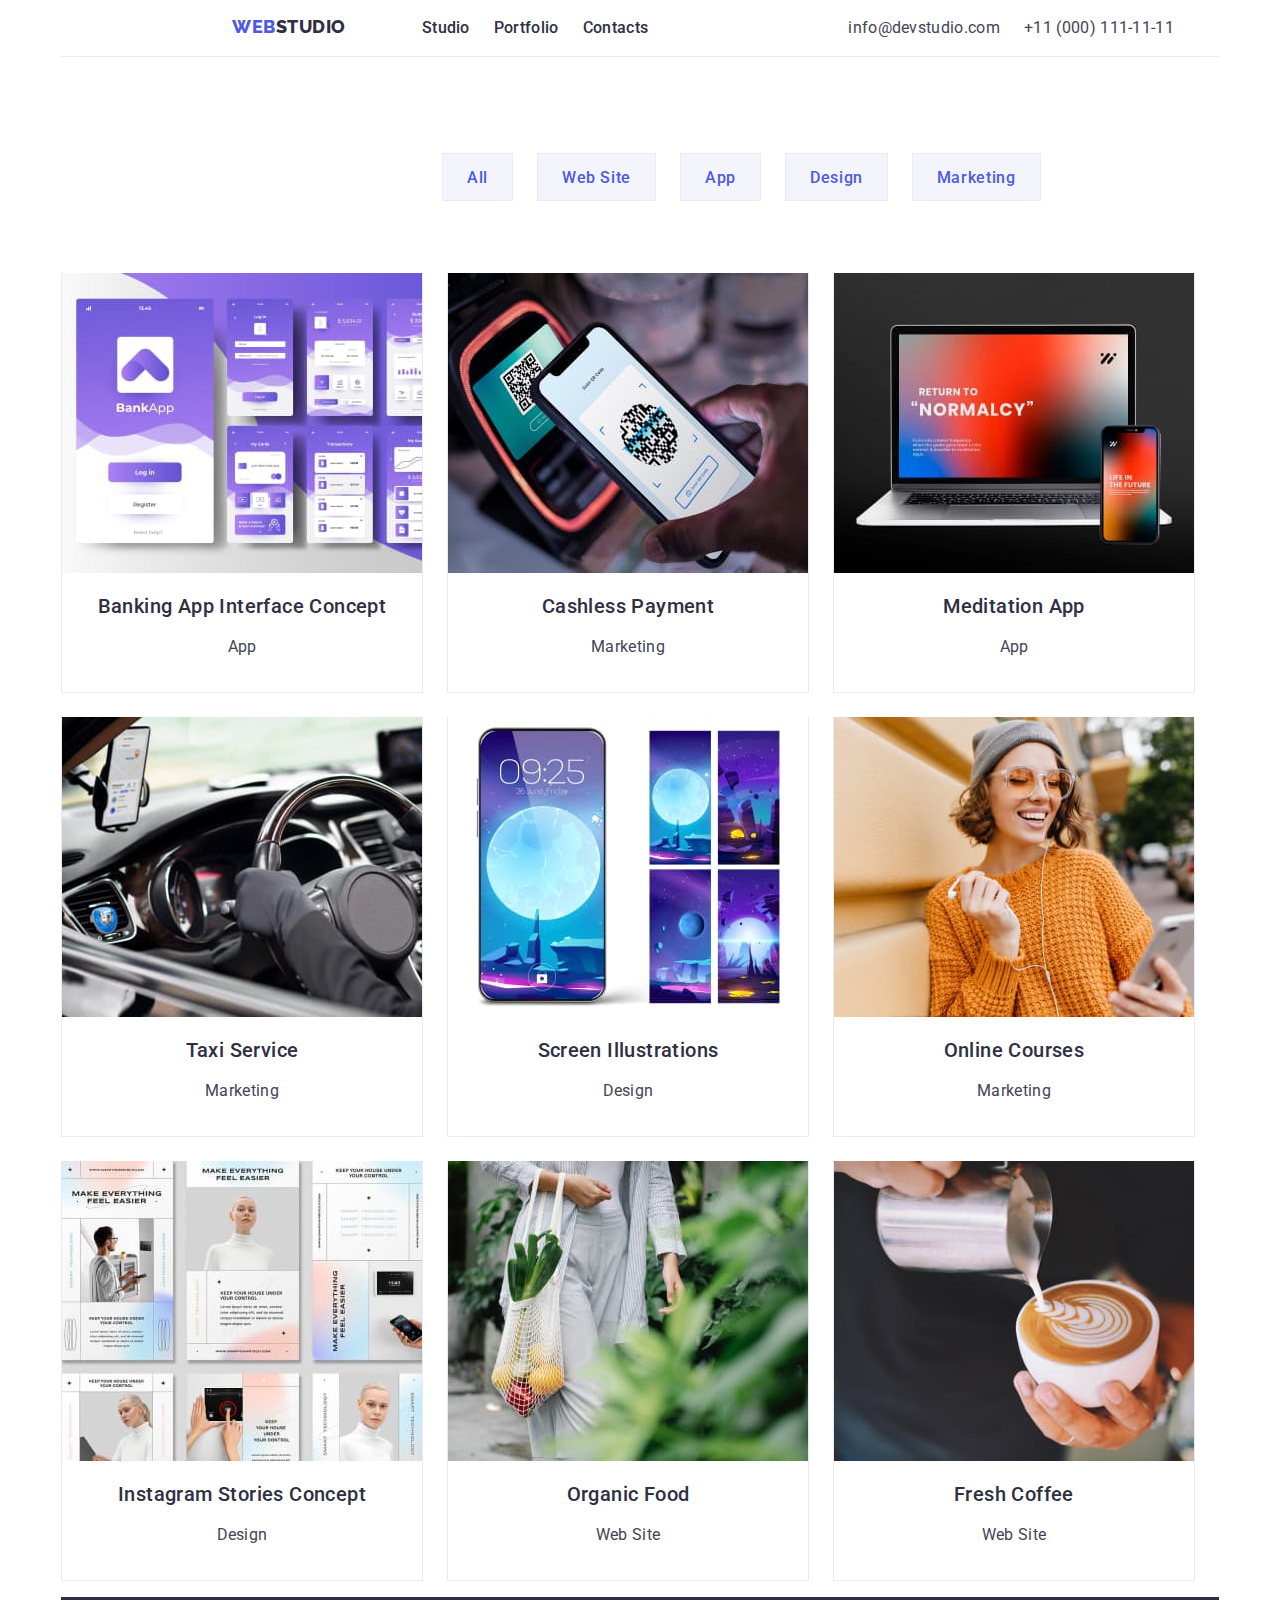
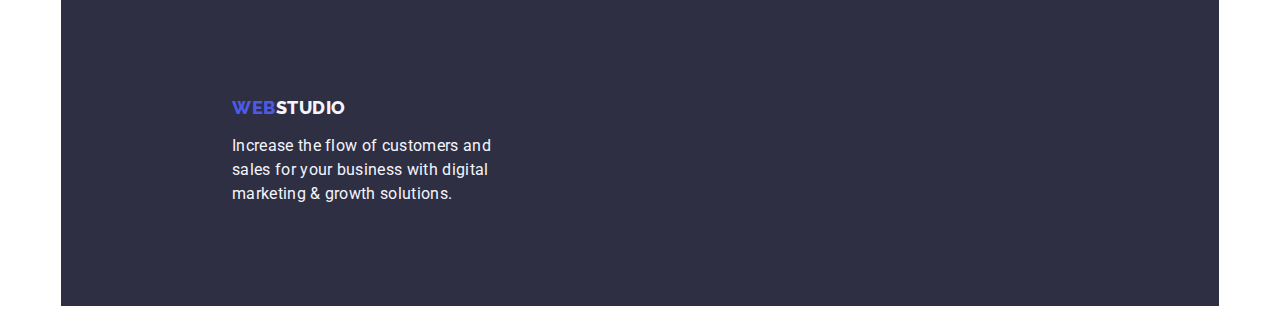
==== portfolio.html @ ac503ded "homework#3" ====
<!DOCTYPE html>
<html lang="en">
  <head>
    <meta charset="UTF-8">
    <meta http-equiv="X-UA-Compatible" content="IE=edge">
    <meta name="viewport" content="width=device-width, initial-scale=1.0">
    <link rel="preconnect" href="https://fonts.googleapis.com">
    <link rel="preconnect" href="https://fonts.gstatic.com" crossorigin>
    <link
      href="https://fonts.googleapis.com/css2?family=Courgette&family=Raleway:wght@800&family=Roboto:wght@400;500;700;900&display=swap"
      rel="stylesheet">
      <link rel="stylesheet" href="https://cdn.jsdelivr.net/npm/modern-normalize@2.0.0/modern-normalize.min.css">
      <link rel="stylesheet" href="./css/styles.css" />
    <title>WebStudio</title>
  </head>
  <body>
    <header>
      <div class="container header">
      <nav class="nav-menu">
      <a href="./index.html" class="logo link">Web<span class="logo-header">Studio</span></a>
          <ul class="list">
          <li>
              <a href="./index.html" class="link-header link">Studio</a>
          </li>
          <li>
              <a href="./portfolio.html" class="link-header link">Portfolio</a>
          </li>
          <li>
              <a href="" class="link-header link">Contacts</a>
          </li>
      </ul>
      </nav>
  <address class="contact">
  <ul class="list">
      <li>
          <a href="mailto:info@devstudio.com" class="link-contact link">info@devstudio.com</a>
      </li>
      <li>
          <a href="tel:+110001111111" class="link-contact link">+11 (000) 111-11-11</a>
      </li>
  </ul>
  </address>
</div>
</header>
    <main>
      <section class="section">
        <div class="container button">
        <h1 class="visually-hidden" hidden>Our projects</h1>
        <ul class="list">
          <li>
            <button type="button" class="portfolio-button" >All</button>
          </li>
          <li>
            <button type="button" class="portfolio-button">Web Site</button>
          </li>
          <li>
            <button type="button" class="portfolio-button">App</button>
          </li>
          <li>
            <button type="button" class="portfolio-button">Design</button>
          </li>
          <li>
            <button type="button" class="portfolio-button">Marketing</button>
          </li>
        </ul>
      </div>
        <div class="container portfolio">
        <ul class="list">
            <li>
              <div class="portfolio-card">
            <a href="" class="link">
              <img src="./images/banking.jpg" alt="banking" width="360" height="300"/>
              <h2 class="portfolio-title">Banking App Interface Concept</h2>
              <p class="portfolio-text">App</p>
            </a>
          </div>
          </li>
          <li>
            <div class="portfolio-card">
            <a href="" class="link">
              <img src="./images/cash.jpg" alt="cash" width="360" height="300"/>
              <h2 class="portfolio-title">Cashless Payment</h2>
              <p class="portfolio-text">Marketing</p>
            </a>
            </div>
          </li>
          <li>
            <div class="portfolio-card">
            <a href="" class="link">
              <img src="./images/app.jpg" alt="app" width="360" height="300" />
              <h2 class="portfolio-title">Meditation App</h2>
              <p class="portfolio-text">App</p>
            </a>
          </div>
          </li>
          <li>
            <div class="portfolio-card">
            <a href="" class="link">
              <img src="./images/taxi.jpg" alt="taxi" width="360" height="300"/>
              <h2 class="portfolio-title">Taxi Service</h2>
              <p class="portfolio-text">Marketing</p>
            </a>
          </div>
          </li>
          <li>
            <div class="portfolio-card">
            <a href="" class="link">
              <img src="./images/screen.jpg" alt="screen" width="360" height="300"/>
              <h2 class="portfolio-title">Screen Illustrations</h2>
              <p class="portfolio-text">Design</p>
            </a>
            </div>
          </li>
          <li>
            <div class="portfolio-card">
            <a href="" class="link">
              <img src="./images/online.jpg" alt="online" width="360" height="300"/>
              <h2 class="portfolio-title">Online Courses</h2>
              <p class="portfolio-text">Marketing</p>
            </a>
          </div>
          </li>
          <li>
            <div class="portfolio-card">
            <a href="" class="link">
              <img src="./images/instagram.jpg" alt="instagram" width="360" height="300"/>
              <h2 class="portfolio-title">Instagram Stories Concept</h2>
              <p class="portfolio-text">Design</p>
            </a>
          </div>
          </li>
          <li>
            <div class="portfolio-card">
            <a href="" class="link">
              <img src="./images/food.jpg" alt="Food" width="360" height="300"/>
              <h2 class="portfolio-title">Organic Food</h2>
              <p class="portfolio-text">Web Site</p>
            </a>
            </div>
          </li>
          <li>
            <div class="portfolio-card">
            <a href="" class="link">
              <img src="./images/coffee.jpg" alt="coffee" width="360" height="300"/>
              <h2 class="portfolio-title">Fresh Coffee</h2>
              <p class="portfolio-text">Web Site</p>
            </a>
          </div>
          </li>
        </ul>
      </div>
      </section>
    </main>
    <footer>
      <div class="container footer"> 
         <a href="./index.html" class="logo link">Web<span class="logo-footer">Studio</span></a>
      <p class="footer-text">Increase the flow of customers and <br /> sales for your business with digital <br /> marketing & growth solutions.</p>
      </div>
  </footer>
  </body>
</html>
---- css/styles.css ----
:root {
--brand-color:#434455;
--fon-text-color:#FFFFFF;
--logo-color:#4D5AE5;
--active-color:#404BBF;
--secondary-color:#2E2F42;
--text-footer-color:#F4F4FD;
--border-portfolio-color:#E7E9FC;

}
body {
    font-family: 'Roboto', sans-serif;
    font-size: 16px;
    font-weight: 400;
    color:var(--brand-color) ;
    background-color: var(--fon-text-color);
  } 
.logo {
    color: var(--logo-color);
    font-family: 'Raleway', sans-serif;
    font-weight: 800;
    font-size: 18px;
    line-height: 1.17;
    text-transform: uppercase;
    letter-spacing: 0.03em;
    text-decoration: none;
    padding-left: 156px;
}
.logo-header {
    color: var(--secondary-color);
    margin-right: 76px;
}

.list {
    list-style: none;
    display: flex;
    flex-wrap: wrap;
    align-items: center;
    gap: 24px;
    padding-left: 0;
    }
.link {
    text-decoration: none;
}
.link-header {
    font-weight: 500;
    font-size: 16px;
    line-height: 1.5;
    letter-spacing: 0.02em;
    color: var(--secondary-color); 
  
}
.link:hover,
.link:focus {
    color: var(--active-color);
}
.contact {  
    font-style: normal;
}
.link-contact {
    font-size: 16px;
    line-height: 1.5;
    letter-spacing: 0.02em;
    color: var(--brand-color);
}
.link-contact:hover,
.link-contact:focus {
    color: var(--active-color); 
}
.hero {
    background-color: var(--secondary-color);
    text-align: center;
    
}
.hero-title {
    font-size: 56px;
    line-height: 1.07;
    color: var(--fon-text-color);
    letter-spacing: 0.02em; 
    padding-top: 188px;
    margin-top: 0; 
}
.hero-button {
    font-family: 'Roboto', sans-serif;
    background: var(--logo-color);
    color: var(--fon-text-color);
    font-weight: 500;
    font-size: 16px;
    line-height: 1.5;
    letter-spacing: 0.04em;
    cursor: pointer;
    width: 169px;
    height: 56px;
    box-shadow: 0px 4px 4px rgba(0, 0, 0, 0.15);
    border-radius: 4px;
    margin-top: 48px;
    margin-right: 495px;
    margin-bottom: 188px;
    margin-left: 495px;
}
.hero-button:hover,
.hero-button:focus {
    background: var(--active-color);
}
.features-title {
    color: var(--secondary-color);
    font-weight: 500;
    font-size: 20px;
    line-height: 1.2;
    letter-spacing: 0.02em;
}
 .features-text {
    font-size: 16px;
    line-height: 1.5;
    letter-spacing: 0.02em;
    
 } 
 .secondary-title {
    color: var(--secondary-color);
    font-size: 36px;
    line-height: 1.11;
    text-align: center;
    letter-spacing: 0.02em;
    text-transform: capitalize;
 }
 .comando {
    background-color: var(--text-footer-color);
    width: 264px;
    padding-top: 188px;
    margin-top: 104px;
}
 .comando-fon-secondary {
   background-color: var(--fon-text-color);
   box-shadow: 0px 1px 6px rgba(46, 47, 66, 0.08), 0px 1px 1px rgba(46, 47, 66, 0.16), 0px 2px 1px rgba(46, 47, 66, 0.08);
   border-radius: 0px 0px 4px 4px;
   margin-bottom: 120px;
   margin-top: 72px;
   
 }
 .comando-title {
    color: var(--secondary-color);
    font-weight: 500;
    font-size: 20px;
    line-height: 1.2;
    text-align: center;
    letter-spacing: 0.02em;
    
 }
 .comando-text {
    font-size: 16px;
    line-height: 1.5;
    text-align: center;
    letter-spacing: 0.02em;
     }
 .footer {
    background: var(--secondary-color);
    padding-top: 100px;
      }
 .footer-text {
    font-size: 16px;
    line-height: 1.5;
    letter-spacing: 0.02em;
    color: var(--text-footer-color);
    margin-top: 16px;
    padding-left: 156px;
    padding-bottom: 100px;
 }
  .logo-footer {
    font-family: 'Raleway', sans-serif;
    color: var(--text-footer-color);

  }
  .portfolio-button {
    font-family: 'Roboto', sans-serif;
    font-weight: 500;
    font-size: 16px;
    line-height: 1.5;
    letter-spacing: 0.04em;
    background: var(--text-footer-color);
    border: 1px solid var(--border-portfolio-color);
    color: var(--logo-color);
    cursor: pointer;
    height: 48px;
    padding-top: 12px;
    padding-right: 24px;
    padding-bottom: 12px;
    padding-left: 24px;
    
  }
  .portfolio-button:hover,
  .portfolio-button:focus {
    background: var(--active-color);
    color: var(--fon-text-color);
  }
    .portfolio-title {
    color: var(--secondary-color);
    font-weight: 500;
    font-size: 20px;
    line-height: 1.2;
    letter-spacing: 0.02em;
  }
  .portfolio-text {
    color: var(--brand-color);
    font-size: 16px;
    line-height: 1.5;
    letter-spacing: 0.02em;
     }
     
.portfolio-card {
    height: 420px;
    background: #FFFFFF;
    border-right: 1px solid #E7E9FC;
    border-bottom: 1px solid #E7E9FC;
    border-left: 1px solid #E7E9FC;
    text-align: center;
    
}
.visually-hidden {
    position: absolute;
    white-space: nowrap;
    width: 1px;
    height: 1px;
    overflow: hidden;
    border: 0;
    padding: 0;
    clip: rect(0 0 0 0);
    clip-path: inset(100%);
    margin: -1px;
  }
.header {
    display: flex;
    border-bottom: 1px solid #E7E9FC;
    align-items: baseline;
    width: 1158px;
}
.container {
    width: 1158px;
    margin-right: auto;
    margin-left: auto; 
    padding-right: 15px;
    padding-left: 15px;   
}
.features-container {
    width: 264px;
    }
.features {
    margin-top: 120px;
    margin-bottom: 120px;
    }
.button {
    margin-top: 96px;
    margin-right: 427px;
    margin-bottom: 72px;
    margin-left: 427px;
    align-items: center;
    }
.nav-menu {
    display: flex;
    align-items: baseline;
    margin-right: 200px;
    } 
    .portfolio {
       padding-left: 0;

    }
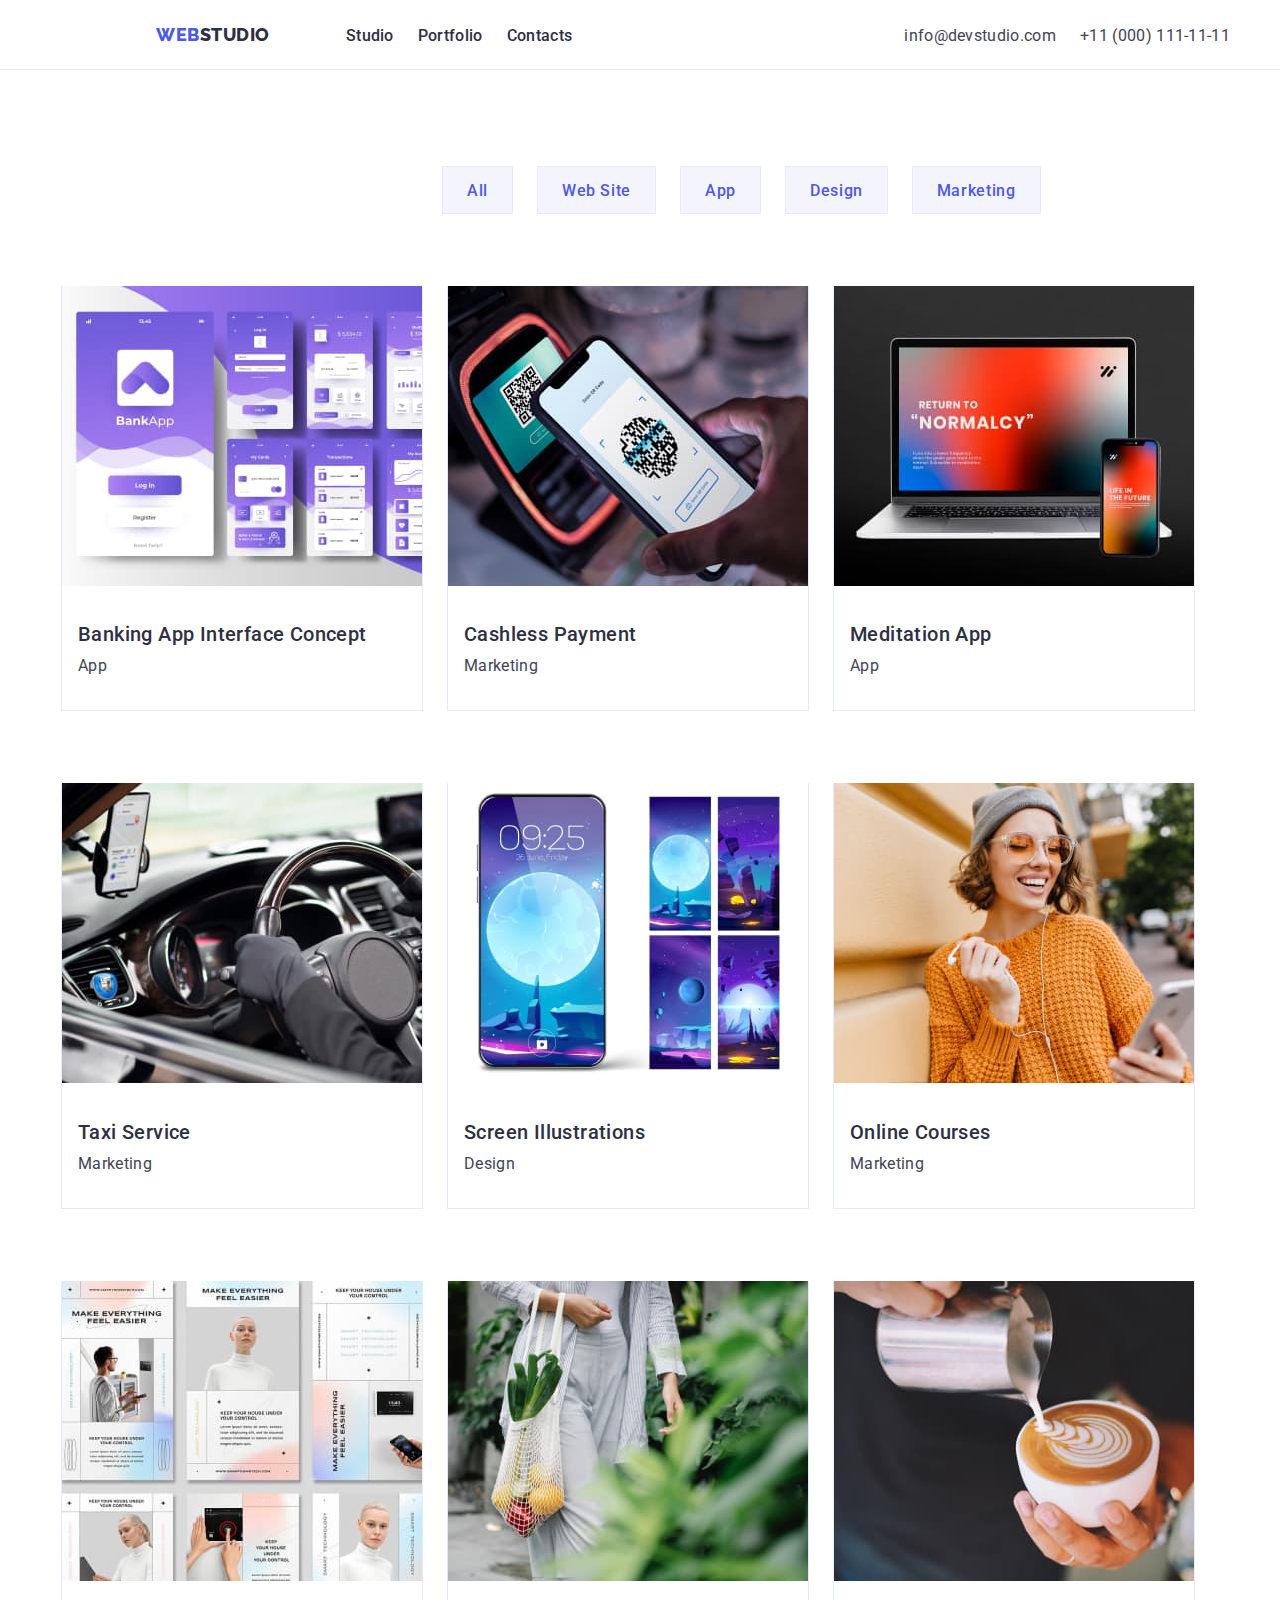
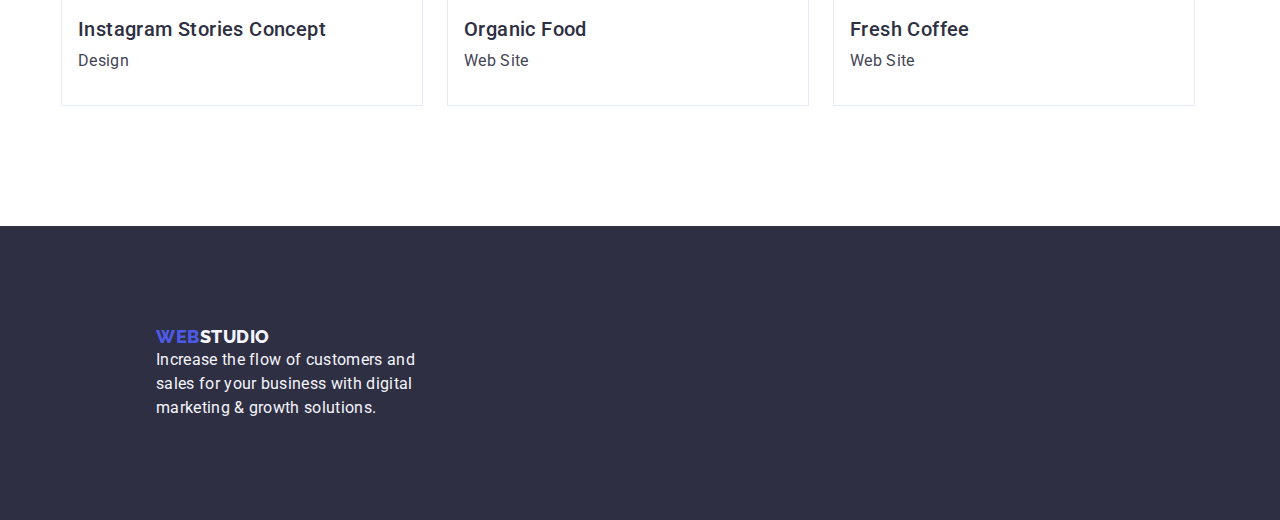
==== commit 9f1b19a7: "homework#3" ====
--- a/portfolio.html
+++ b/portfolio.html
@@ -14,7 +14,7 @@
     <title>WebStudio</title>
   </head>
   <body>
-    <header>
+    <header class="header-section">
       <div class="container header">
       <nav class="nav-menu">
       <a href="./index.html" class="logo link">Web<span class="logo-header">Studio</span></a>
@@ -44,7 +44,7 @@
 </header>
     <main>
       <section class="section">
-        <div class="container button">
+        <div class="container menu-button">
         <h1 class="visually-hidden" hidden>Our projects</h1>
         <ul class="list">
           <li>
@@ -151,7 +151,7 @@
       </div>
       </section>
     </main>
-    <footer>
+    <footer class="footer-section">
       <div class="container footer"> 
          <a href="./index.html" class="logo link">Web<span class="logo-footer">Studio</span></a>
       <p class="footer-text">Increase the flow of customers and <br /> sales for your business with digital <br /> marketing & growth solutions.</p>
--- a/css/styles.css
+++ b/css/styles.css
@@ -6,7 +6,8 @@
 --secondary-color:#2E2F42;
 --text-footer-color:#F4F4FD;
 --border-portfolio-color:#E7E9FC;
-
+--box-shadow-hero-bt-color:0px 4px 4px rgba(0, 0, 0, 0.15);
+--box-shadow-comando-card-color: 0px 1px 6px rgba(46, 47, 66, 0.08), 0px 1px 1px rgba(46, 47, 66, 0.16), 0px 2px 1px rgba(46, 47, 66, 0.08);
 }
 body {
     font-family: 'Roboto', sans-serif;
@@ -15,6 +16,15 @@
     color:var(--brand-color) ;
     background-color: var(--fon-text-color);
   } 
+  h1,h2,h3,p {
+    margin-top: 0;
+	margin-bottom: 0;
+  }
+  ul {
+    margin-top: 0;
+	margin-bottom: 0;
+    padding-left: 0;
+  }
 .logo {
     color: var(--logo-color);
     font-family: 'Raleway', sans-serif;
@@ -24,7 +34,9 @@
     text-transform: uppercase;
     letter-spacing: 0.03em;
     text-decoration: none;
-    padding-left: 156px;
+    padding-top: 24px;
+    padding-bottom: 24px;
+   
 }
 .logo-header {
     color: var(--secondary-color);
@@ -37,7 +49,6 @@
     flex-wrap: wrap;
     align-items: center;
     gap: 24px;
-    padding-left: 0;
     }
 .link {
     text-decoration: none;
@@ -67,10 +78,14 @@
 .link-contact:focus {
     color: var(--active-color); 
 }
-.hero {
+.hero-section {
     background-color: var(--secondary-color);
     text-align: center;
-    
+    width: 1440px;
+    display: flex;
+    align-items: center;
+    margin-left: auto;
+    margin-right: auto;
 }
 .hero-title {
     font-size: 56px;
@@ -78,8 +93,7 @@
     color: var(--fon-text-color);
     letter-spacing: 0.02em; 
     padding-top: 188px;
-    margin-top: 0; 
-}
+   }
 .hero-button {
     font-family: 'Roboto', sans-serif;
     background: var(--logo-color);
@@ -91,7 +105,7 @@
     cursor: pointer;
     width: 169px;
     height: 56px;
-    box-shadow: 0px 4px 4px rgba(0, 0, 0, 0.15);
+    box-shadow: var(--box-shadow-hero-bt-color);
     border-radius: 4px;
     margin-top: 48px;
     margin-right: 495px;
@@ -113,8 +127,7 @@
     font-size: 16px;
     line-height: 1.5;
     letter-spacing: 0.02em;
-    
- } 
+ }
  .secondary-title {
     color: var(--secondary-color);
     font-size: 36px;
@@ -122,20 +135,19 @@
     text-align: center;
     letter-spacing: 0.02em;
     text-transform: capitalize;
- }
+    margin-bottom: 72px;
+    }
  .comando {
     background-color: var(--text-footer-color);
     width: 264px;
-    padding-top: 188px;
-    margin-top: 104px;
+    padding-top: 120px;
+    margin-top: 131px;
 }
  .comando-fon-secondary {
    background-color: var(--fon-text-color);
-   box-shadow: 0px 1px 6px rgba(46, 47, 66, 0.08), 0px 1px 1px rgba(46, 47, 66, 0.16), 0px 2px 1px rgba(46, 47, 66, 0.08);
-   border-radius: 0px 0px 4px 4px;
+   box-shadow: var(--box-shadow-comando-card-color);
+   border-radius: 0px 0px 4px 4px;  
    margin-bottom: 120px;
-   margin-top: 72px;
-   
  }
  .comando-title {
     color: var(--secondary-color);
@@ -144,31 +156,39 @@
     line-height: 1.2;
     text-align: center;
     letter-spacing: 0.02em;
-    
+    padding-top: 32px;
+    margin-bottom: 8px;
  }
  .comando-text {
     font-size: 16px;
     line-height: 1.5;
     text-align: center;
     letter-spacing: 0.02em;
+    padding-bottom: 32px;
      }
  .footer {
-    background: var(--secondary-color);
     padding-top: 100px;
       }
+ .footer-section {
+    background: var(--secondary-color);
+    width: 1440px;
+    display: flex;
+    align-items: center;
+    margin-left: auto;
+    margin-right: auto;
+     }
  .footer-text {
     font-size: 16px;
     line-height: 1.5;
     letter-spacing: 0.02em;
     color: var(--text-footer-color);
-    margin-top: 16px;
-    padding-left: 156px;
+    width: 264px;
     padding-bottom: 100px;
  }
   .logo-footer {
     font-family: 'Raleway', sans-serif;
     color: var(--text-footer-color);
-
+    padding-top: 100px ;
   }
   .portfolio-button {
     font-family: 'Roboto', sans-serif;
@@ -185,6 +205,7 @@
     padding-right: 24px;
     padding-bottom: 12px;
     padding-left: 24px;
+    align-items: center;
     
   }
   .portfolio-button:hover,
@@ -198,22 +219,25 @@
     font-size: 20px;
     line-height: 1.2;
     letter-spacing: 0.02em;
+    margin-top: 32px;
+    margin-bottom: 8px;
+    padding-left:16px;
   }
   .portfolio-text {
     color: var(--brand-color);
     font-size: 16px;
     line-height: 1.5;
     letter-spacing: 0.02em;
+    padding-left:16px;
+    margin-bottom: 32px;
      }
      
 .portfolio-card {
-    height: 420px;
-    background: #FFFFFF;
-    border-right: 1px solid #E7E9FC;
-    border-bottom: 1px solid #E7E9FC;
-    border-left: 1px solid #E7E9FC;
-    text-align: center;
-    
+    background: var(--fon-text-color);
+    border-right: 1px solid var(--border-portfolio-color);
+    border-bottom: 1px solid var(--border-portfolio-color);
+    border-left: 1px solid var(--border-portfolio-color);
+    margin-bottom: 48px;
 }
 .visually-hidden {
     position: absolute;
@@ -227,11 +251,17 @@
     clip-path: inset(100%);
     margin: -1px;
   }
+.header-section {
+    width: 1440px;
+    display: flex;
+    margin-left: auto;
+    margin-right: auto;
+    border-bottom: 1px solid var(--border-portfolio-color);  
+}
 .header {
     display: flex;
-    border-bottom: 1px solid #E7E9FC;
-    align-items: baseline;
-    width: 1158px;
+    align-items: baseline; 
+    width: 1158px;  
 }
 .container {
     width: 1158px;
@@ -247,21 +277,21 @@
     margin-top: 120px;
     margin-bottom: 120px;
     }
-.button {
+.menu-button {
     margin-top: 96px;
+    margin-bottom: 72px;
+    align-items: center;
+    margin-left: 427px;
     margin-right: 427px;
-    margin-bottom: 72px;
-    margin-left: 427px;
-    align-items: center;
-    }
+           }
 .nav-menu {
     display: flex;
     align-items: baseline;
-    margin-right: 200px;
+    margin-right: 332px;
     } 
     .portfolio {
-       padding-left: 0;
-
+    padding-left: 0;
+    margin-bottom: 72px;
     }
 
     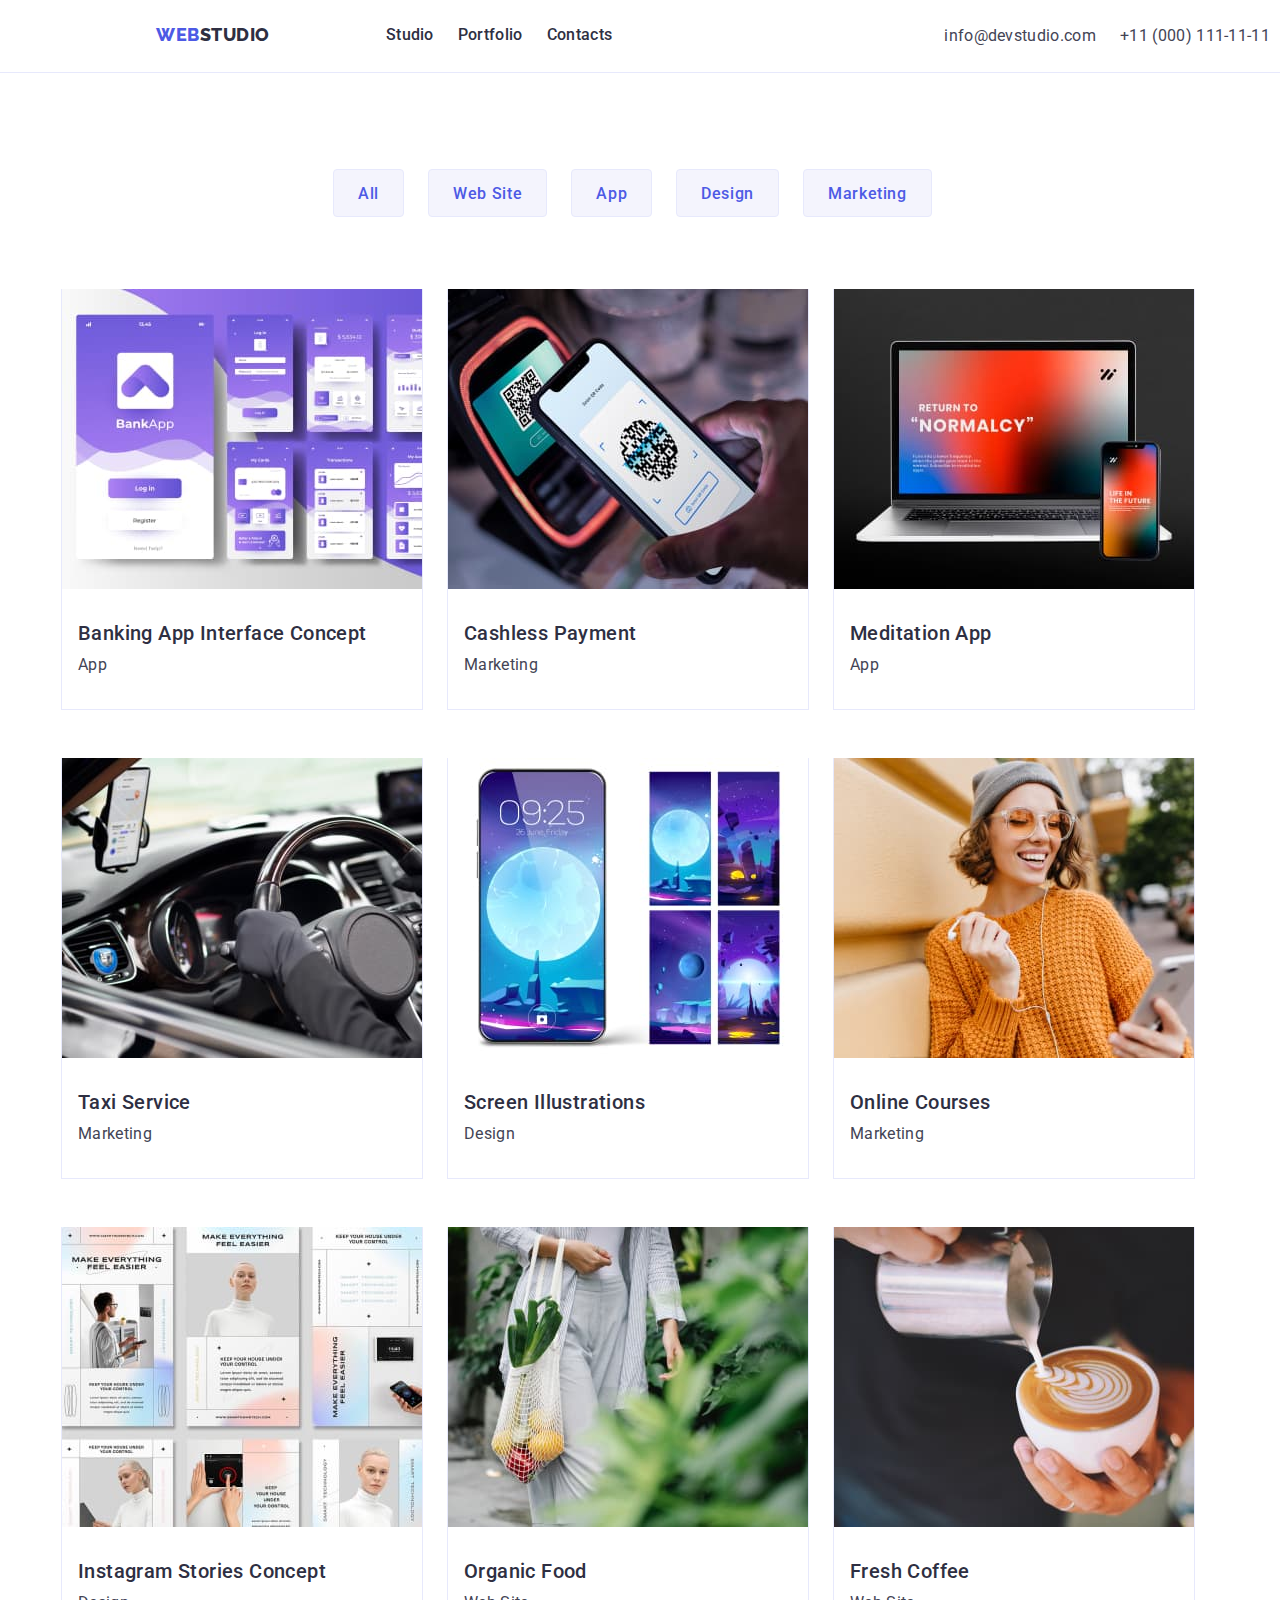
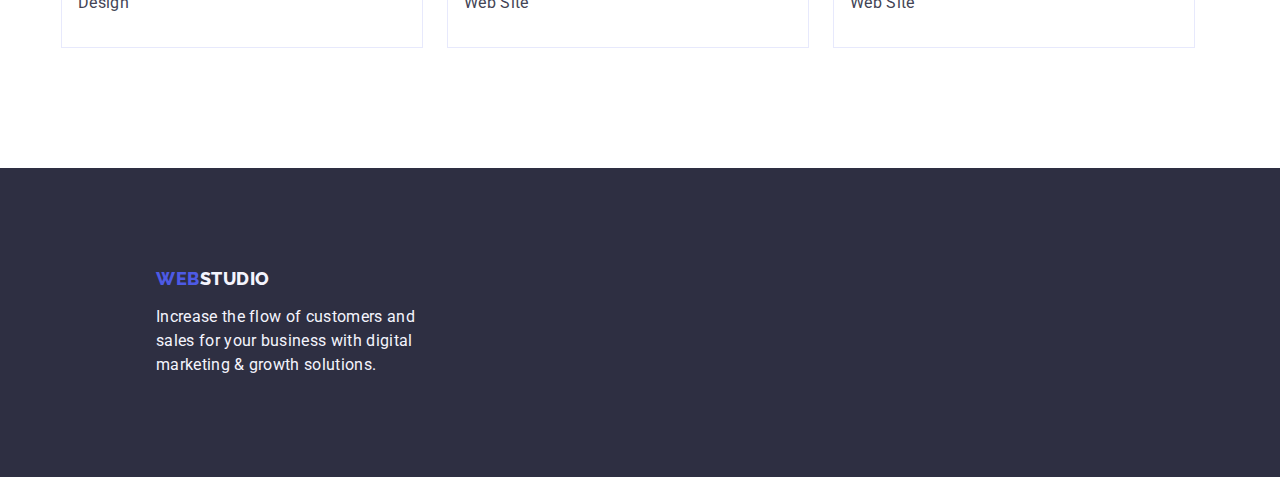
==== commit dd9dbae3: "homework#3" ====
--- a/portfolio.html
+++ b/portfolio.html
@@ -4,15 +4,15 @@
     <meta charset="UTF-8">
     <meta http-equiv="X-UA-Compatible" content="IE=edge">
     <meta name="viewport" content="width=device-width, initial-scale=1.0">
+    <link rel="stylesheet" href="https://cdn.jsdelivr.net/npm/modern-normalize@2.0.0/modern-normalize.min.css">
     <link rel="preconnect" href="https://fonts.googleapis.com">
     <link rel="preconnect" href="https://fonts.gstatic.com" crossorigin>
     <link
       href="https://fonts.googleapis.com/css2?family=Courgette&family=Raleway:wght@800&family=Roboto:wght@400;500;700;900&display=swap"
       rel="stylesheet">
-      <link rel="stylesheet" href="https://cdn.jsdelivr.net/npm/modern-normalize@2.0.0/modern-normalize.min.css">
-      <link rel="stylesheet" href="./css/styles.css" />
+    <link rel="stylesheet" href="./css/styles.css" />
     <title>WebStudio</title>
-  </head>
+</head>
   <body>
     <header class="header-section">
       <div class="container header">
@@ -44,9 +44,9 @@
 </header>
     <main>
       <section class="section">
-        <div class="container menu-button">
+        <div class="container portfolio">
         <h1 class="visually-hidden" hidden>Our projects</h1>
-        <ul class="list">
+        <ul class="list portfolio-menu">
           <li>
             <button type="button" class="portfolio-button" >All</button>
           </li>
@@ -63,9 +63,7 @@
             <button type="button" class="portfolio-button">Marketing</button>
           </li>
         </ul>
-      </div>
-        <div class="container portfolio">
-        <ul class="list">
+        <ul class="list portfolio-project">
             <li>
               <div class="portfolio-card">
             <a href="" class="link">
--- a/css/styles.css
+++ b/css/styles.css
@@ -24,6 +24,9 @@
     margin-top: 0;
 	margin-bottom: 0;
     padding-left: 0;
+  }
+  img {
+    display: block;
   }
 .logo {
     color: var(--logo-color);
@@ -36,7 +39,6 @@
     text-decoration: none;
     padding-top: 24px;
     padding-bottom: 24px;
-   
 }
 .logo-header {
     color: var(--secondary-color);
@@ -67,6 +69,9 @@
 }
 .contact {  
     font-style: normal;
+    padding-top: 24px;
+    padding-bottom: 24px;
+    gap: 40px;
 }
 .link-contact {
     font-size: 16px;
@@ -86,13 +91,14 @@
     align-items: center;
     margin-left: auto;
     margin-right: auto;
+    padding-top: 188px;
 }
 .hero-title {
     font-size: 56px;
     line-height: 1.07;
     color: var(--fon-text-color);
-    letter-spacing: 0.02em; 
-    padding-top: 188px;
+    letter-spacing: 0.02em;
+    /* max-width: 496px; */
    }
 .hero-button {
     font-family: 'Roboto', sans-serif;
@@ -103,7 +109,7 @@
     line-height: 1.5;
     letter-spacing: 0.04em;
     cursor: pointer;
-    width: 169px;
+    min-width: 169px;
     height: 56px;
     box-shadow: var(--box-shadow-hero-bt-color);
     border-radius: 4px;
@@ -111,6 +117,8 @@
     margin-right: 495px;
     margin-bottom: 188px;
     margin-left: 495px;
+    display: block;
+    border: none; 
 }
 .hero-button:hover,
 .hero-button:focus {
@@ -122,6 +130,7 @@
     font-size: 20px;
     line-height: 1.2;
     letter-spacing: 0.02em;
+    margin-bottom: 8px;
 }
  .features-text {
     font-size: 16px;
@@ -137,17 +146,24 @@
     text-transform: capitalize;
     margin-bottom: 72px;
     }
+ .project {
+    padding-bottom: 120px;
+ }   
  .comando {
     background-color: var(--text-footer-color);
-    width: 264px;
     padding-top: 120px;
-    margin-top: 131px;
-}
+    padding-bottom: 120px;
+}
+ .comando-container {
+    padding-top: 32px;
+    padding-bottom: 32px; 
+    padding-left: 16px; 
+    padding-right: 16px
+ }
  .comando-fon-secondary {
    background-color: var(--fon-text-color);
    box-shadow: var(--box-shadow-comando-card-color);
    border-radius: 0px 0px 4px 4px;  
-   margin-bottom: 120px;
  }
  .comando-title {
     color: var(--secondary-color);
@@ -168,6 +184,7 @@
      }
  .footer {
     padding-top: 100px;
+    padding-bottom: 100px;
       }
  .footer-section {
     background: var(--secondary-color);
@@ -177,20 +194,20 @@
     margin-left: auto;
     margin-right: auto;
      }
- .footer-text {
+.footer-text {
     font-size: 16px;
     line-height: 1.5;
     letter-spacing: 0.02em;
     color: var(--text-footer-color);
     width: 264px;
-    padding-bottom: 100px;
- }
-  .logo-footer {
+    margin-top: 16px;
+     }
+.logo-footer {
     font-family: 'Raleway', sans-serif;
     color: var(--text-footer-color);
     padding-top: 100px ;
-  }
-  .portfolio-button {
+     }
+.portfolio-button {
     font-family: 'Roboto', sans-serif;
     font-weight: 500;
     font-size: 16px;
@@ -200,20 +217,21 @@
     border: 1px solid var(--border-portfolio-color);
     color: var(--logo-color);
     cursor: pointer;
+    border-radius: 4px;
     height: 48px;
     padding-top: 12px;
     padding-right: 24px;
     padding-bottom: 12px;
     padding-left: 24px;
-    align-items: center;
-    
+    align-items: center; 
   }
   .portfolio-button:hover,
   .portfolio-button:focus {
     background: var(--active-color);
     color: var(--fon-text-color);
-  }
-    .portfolio-title {
+    border: 1px solid transparent;
+  }
+.portfolio-title {
     color: var(--secondary-color);
     font-weight: 500;
     font-size: 20px;
@@ -234,10 +252,15 @@
      
 .portfolio-card {
     background: var(--fon-text-color);
-    border-right: 1px solid var(--border-portfolio-color);
-    border-bottom: 1px solid var(--border-portfolio-color);
-    border-left: 1px solid var(--border-portfolio-color);
-    margin-bottom: 48px;
+    border: 1px solid var(--border-portfolio-color);
+    border-top: none;
+    
+}
+.portfolio-project {
+    display: flex;
+    flex-wrap: wrap;
+    column-gap: 24px;
+    row-gap: 48px;
 }
 .visually-hidden {
     position: absolute;
@@ -270,28 +293,30 @@
     padding-right: 15px;
     padding-left: 15px;   
 }
-.features-container {
+.features-menu {
     width: 264px;
+
     }
 .features {
-    margin-top: 120px;
-    margin-bottom: 120px;
-    }
-.menu-button {
-    margin-top: 96px;
-    margin-bottom: 72px;
-    align-items: center;
-    margin-left: 427px;
-    margin-right: 427px;
-           }
+    padding-top: 120px;
+    padding-bottom: 120px;
+    }
 .nav-menu {
     display: flex;
     align-items: baseline;
     margin-right: 332px;
+    align-items: center;
+    gap: 40px;
     } 
-    .portfolio {
+.portfolio {
+    padding-top: 96px;
+    padding-bottom: 120px;
     padding-left: 0;
-    margin-bottom: 72px;
+    justify-content: center;
+    }
+.portfolio-menu {
+    justify-content: center;
+    margin-bottom: 72px; 
     }
 
     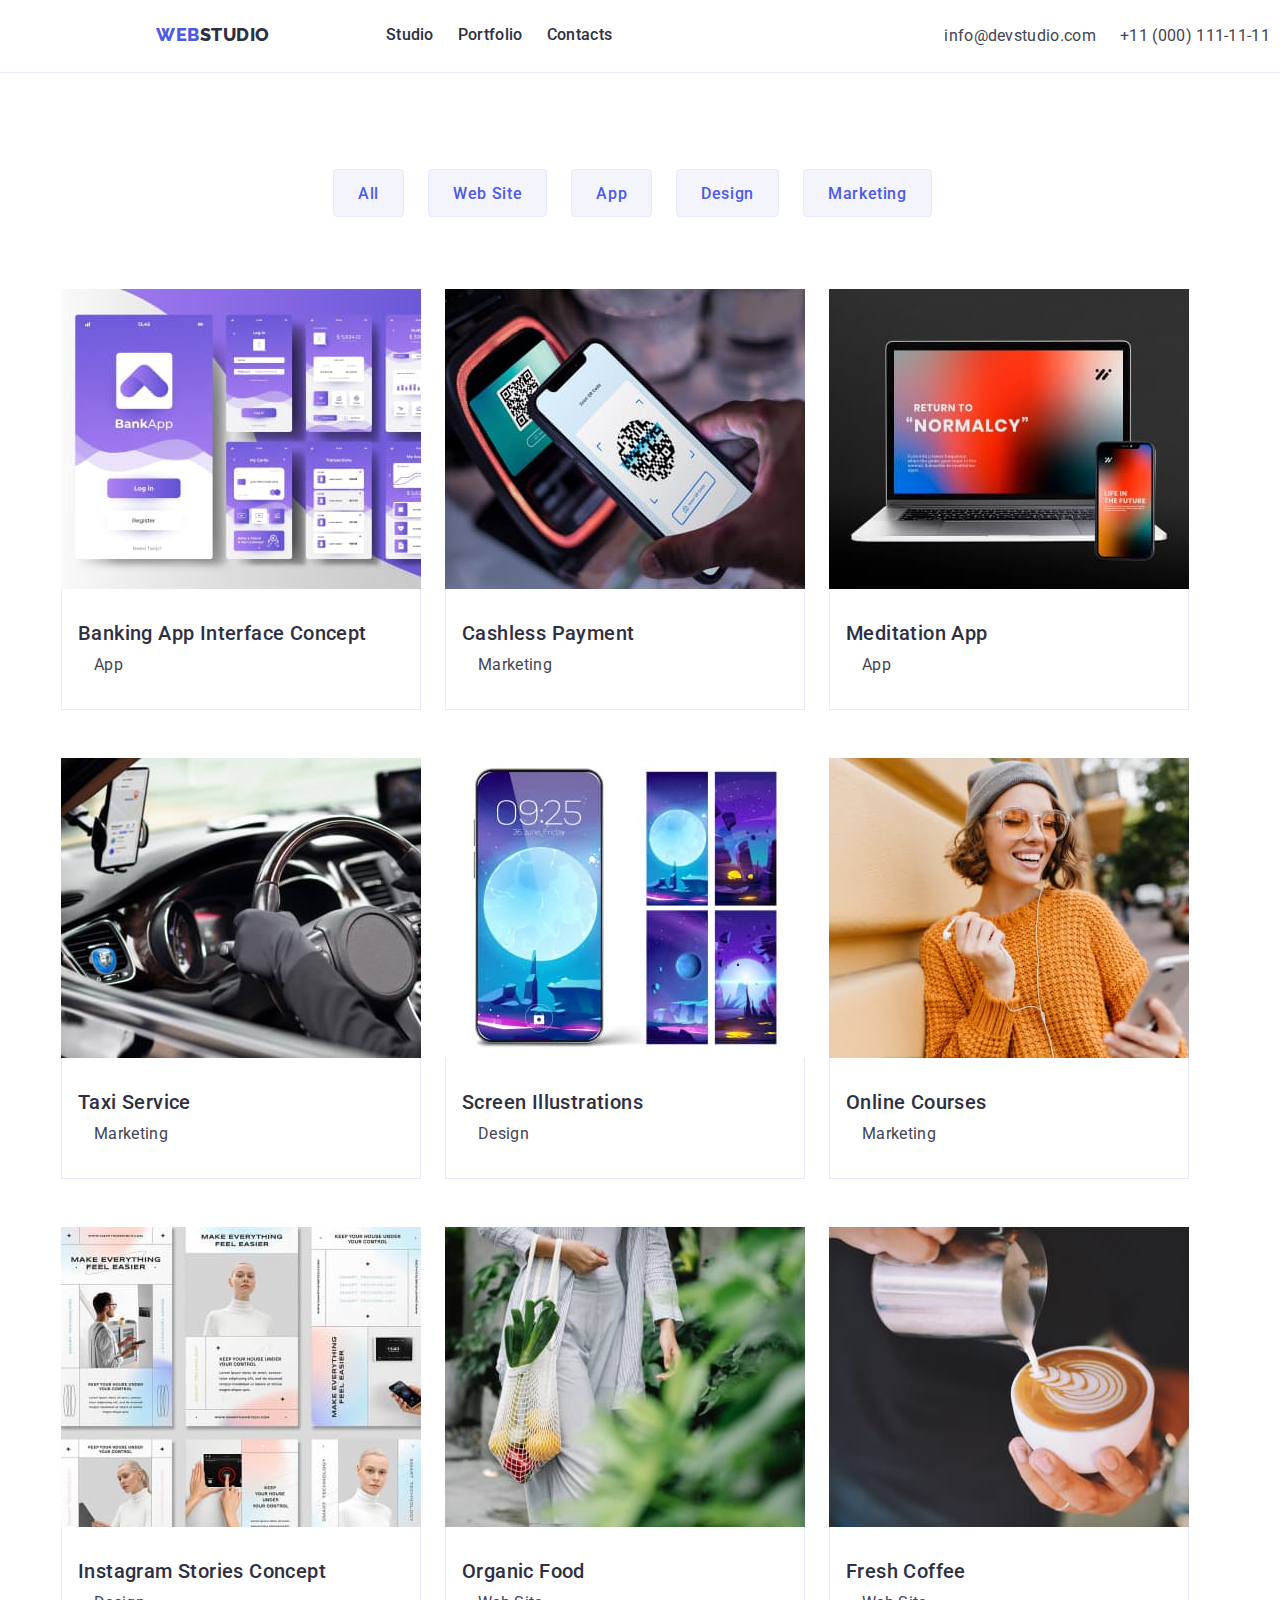
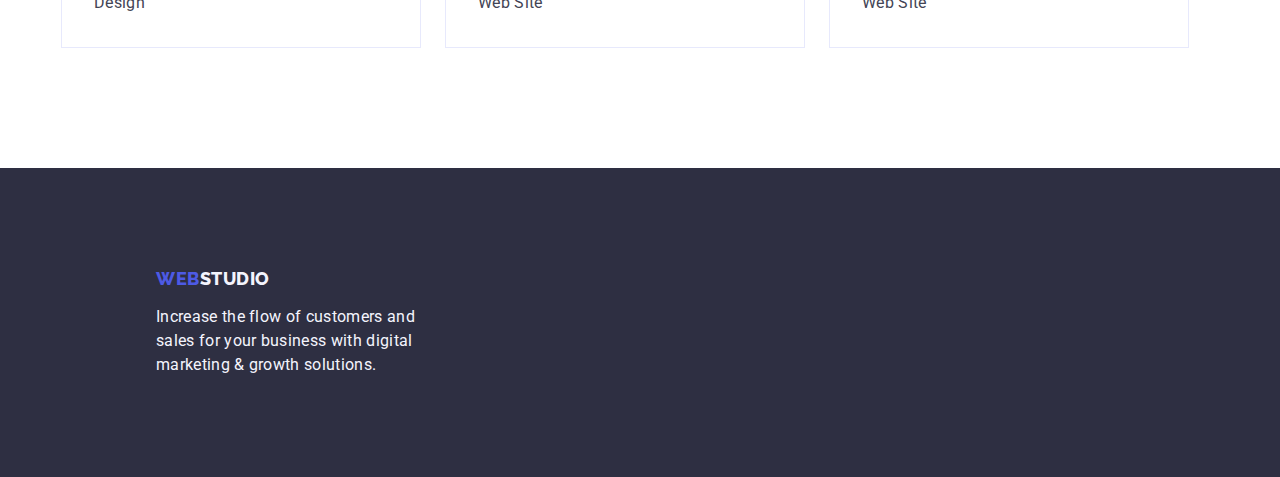
==== commit 98f2f2e6: "homework#3" ====
--- a/portfolio.html
+++ b/portfolio.html
@@ -65,81 +65,81 @@
         </ul>
         <ul class="list portfolio-project">
             <li>
-              <div class="portfolio-card">
             <a href="" class="link">
               <img src="./images/banking.jpg" alt="banking" width="360" height="300"/>
+          <div class="portfolio-card">
               <h2 class="portfolio-title">Banking App Interface Concept</h2>
               <p class="portfolio-text">App</p>
             </a>
           </div>
           </li>
           <li>
-            <div class="portfolio-card">
             <a href="" class="link">
               <img src="./images/cash.jpg" alt="cash" width="360" height="300"/>
+            <div class="portfolio-card">  
               <h2 class="portfolio-title">Cashless Payment</h2>
               <p class="portfolio-text">Marketing</p>
             </a>
             </div>
           </li>
           <li>
-            <div class="portfolio-card">
             <a href="" class="link">
               <img src="./images/app.jpg" alt="app" width="360" height="300" />
+              <div class="portfolio-card">
               <h2 class="portfolio-title">Meditation App</h2>
               <p class="portfolio-text">App</p>
             </a>
           </div>
           </li>
           <li>
-            <div class="portfolio-card">
-            <a href="" class="link">
+              <a href="" class="link">
               <img src="./images/taxi.jpg" alt="taxi" width="360" height="300"/>
+              <div class="portfolio-card">
               <h2 class="portfolio-title">Taxi Service</h2>
               <p class="portfolio-text">Marketing</p>
             </a>
           </div>
           </li>
           <li>
-            <div class="portfolio-card">
             <a href="" class="link">
               <img src="./images/screen.jpg" alt="screen" width="360" height="300"/>
+              <div class="portfolio-card">
               <h2 class="portfolio-title">Screen Illustrations</h2>
               <p class="portfolio-text">Design</p>
             </a>
             </div>
           </li>
           <li>
-            <div class="portfolio-card">
             <a href="" class="link">
               <img src="./images/online.jpg" alt="online" width="360" height="300"/>
+              <div class="portfolio-card">
               <h2 class="portfolio-title">Online Courses</h2>
               <p class="portfolio-text">Marketing</p>
             </a>
           </div>
           </li>
           <li>
-            <div class="portfolio-card">
             <a href="" class="link">
               <img src="./images/instagram.jpg" alt="instagram" width="360" height="300"/>
+              <div class="portfolio-card">
               <h2 class="portfolio-title">Instagram Stories Concept</h2>
               <p class="portfolio-text">Design</p>
             </a>
           </div>
           </li>
           <li>
-            <div class="portfolio-card">
             <a href="" class="link">
               <img src="./images/food.jpg" alt="Food" width="360" height="300"/>
+              <div class="portfolio-card">
               <h2 class="portfolio-title">Organic Food</h2>
               <p class="portfolio-text">Web Site</p>
             </a>
             </div>
           </li>
           <li>
-            <div class="portfolio-card">
             <a href="" class="link">
               <img src="./images/coffee.jpg" alt="coffee" width="360" height="300"/>
+              <div class="portfolio-card">
               <h2 class="portfolio-title">Fresh Coffee</h2>
               <p class="portfolio-text">Web Site</p>
             </a>
--- a/css/styles.css
+++ b/css/styles.css
@@ -41,10 +41,11 @@
     padding-bottom: 24px;
 }
 .logo-header {
-    color: var(--secondary-color);
+    color: var(--secondary-color);    
+}
+.logo.link {
     margin-right: 76px;
 }
-
 .list {
     list-style: none;
     display: flex;
@@ -61,7 +62,9 @@
     line-height: 1.5;
     letter-spacing: 0.02em;
     color: var(--secondary-color); 
-  
+    gap:40px;
+    padding-top: 24px;
+    padding-bottom: 24px;
 }
 .link:hover,
 .link:focus {
@@ -88,18 +91,18 @@
     text-align: center;
     width: 1440px;
     display: flex;
-    align-items: center;
     margin-left: auto;
     margin-right: auto;
     padding-top: 188px;
+    padding-bottom: 188px;
 }
 .hero-title {
     font-size: 56px;
     line-height: 1.07;
     color: var(--fon-text-color);
     letter-spacing: 0.02em;
-    /* max-width: 496px; */
-   }
+    /* max-width: 496px;  */
+      }
 .hero-button {
     font-family: 'Roboto', sans-serif;
     background: var(--logo-color);
@@ -115,7 +118,6 @@
     border-radius: 4px;
     margin-top: 48px;
     margin-right: 495px;
-    margin-bottom: 188px;
     margin-left: 495px;
     display: block;
     border: none; 
@@ -151,6 +153,10 @@
  }   
  .comando {
     background-color: var(--text-footer-color);
+    width: 1440px;
+    display: flex;
+    margin-left: auto;
+    margin-right: auto;
     padding-top: 120px;
     padding-bottom: 120px;
 }
@@ -182,10 +188,6 @@
     letter-spacing: 0.02em;
     padding-bottom: 32px;
      }
- .footer {
-    padding-top: 100px;
-    padding-bottom: 100px;
-      }
  .footer-section {
     background: var(--secondary-color);
     width: 1440px;
@@ -193,6 +195,8 @@
     align-items: center;
     margin-left: auto;
     margin-right: auto;
+    padding-top: 100px;
+    padding-bottom: 100px;
      }
 .footer-text {
     font-size: 16px;
@@ -200,12 +204,12 @@
     letter-spacing: 0.02em;
     color: var(--text-footer-color);
     width: 264px;
-    margin-top: 16px;
-     }
+        }
 .logo-footer {
     font-family: 'Raleway', sans-serif;
     color: var(--text-footer-color);
-    padding-top: 100px ;
+    display: inline-block;
+    margin-bottom: 16px;
      }
 .portfolio-button {
     font-family: 'Roboto', sans-serif;
@@ -237,10 +241,8 @@
     font-size: 20px;
     line-height: 1.2;
     letter-spacing: 0.02em;
-    margin-top: 32px;
     margin-bottom: 8px;
-    padding-left:16px;
-  }
+}
   .portfolio-text {
     color: var(--brand-color);
     font-size: 16px;
@@ -254,6 +256,8 @@
     background: var(--fon-text-color);
     border: 1px solid var(--border-portfolio-color);
     border-top: none;
+    padding-top: 32px;
+    padding-left: 16px;
     
 }
 .portfolio-project {
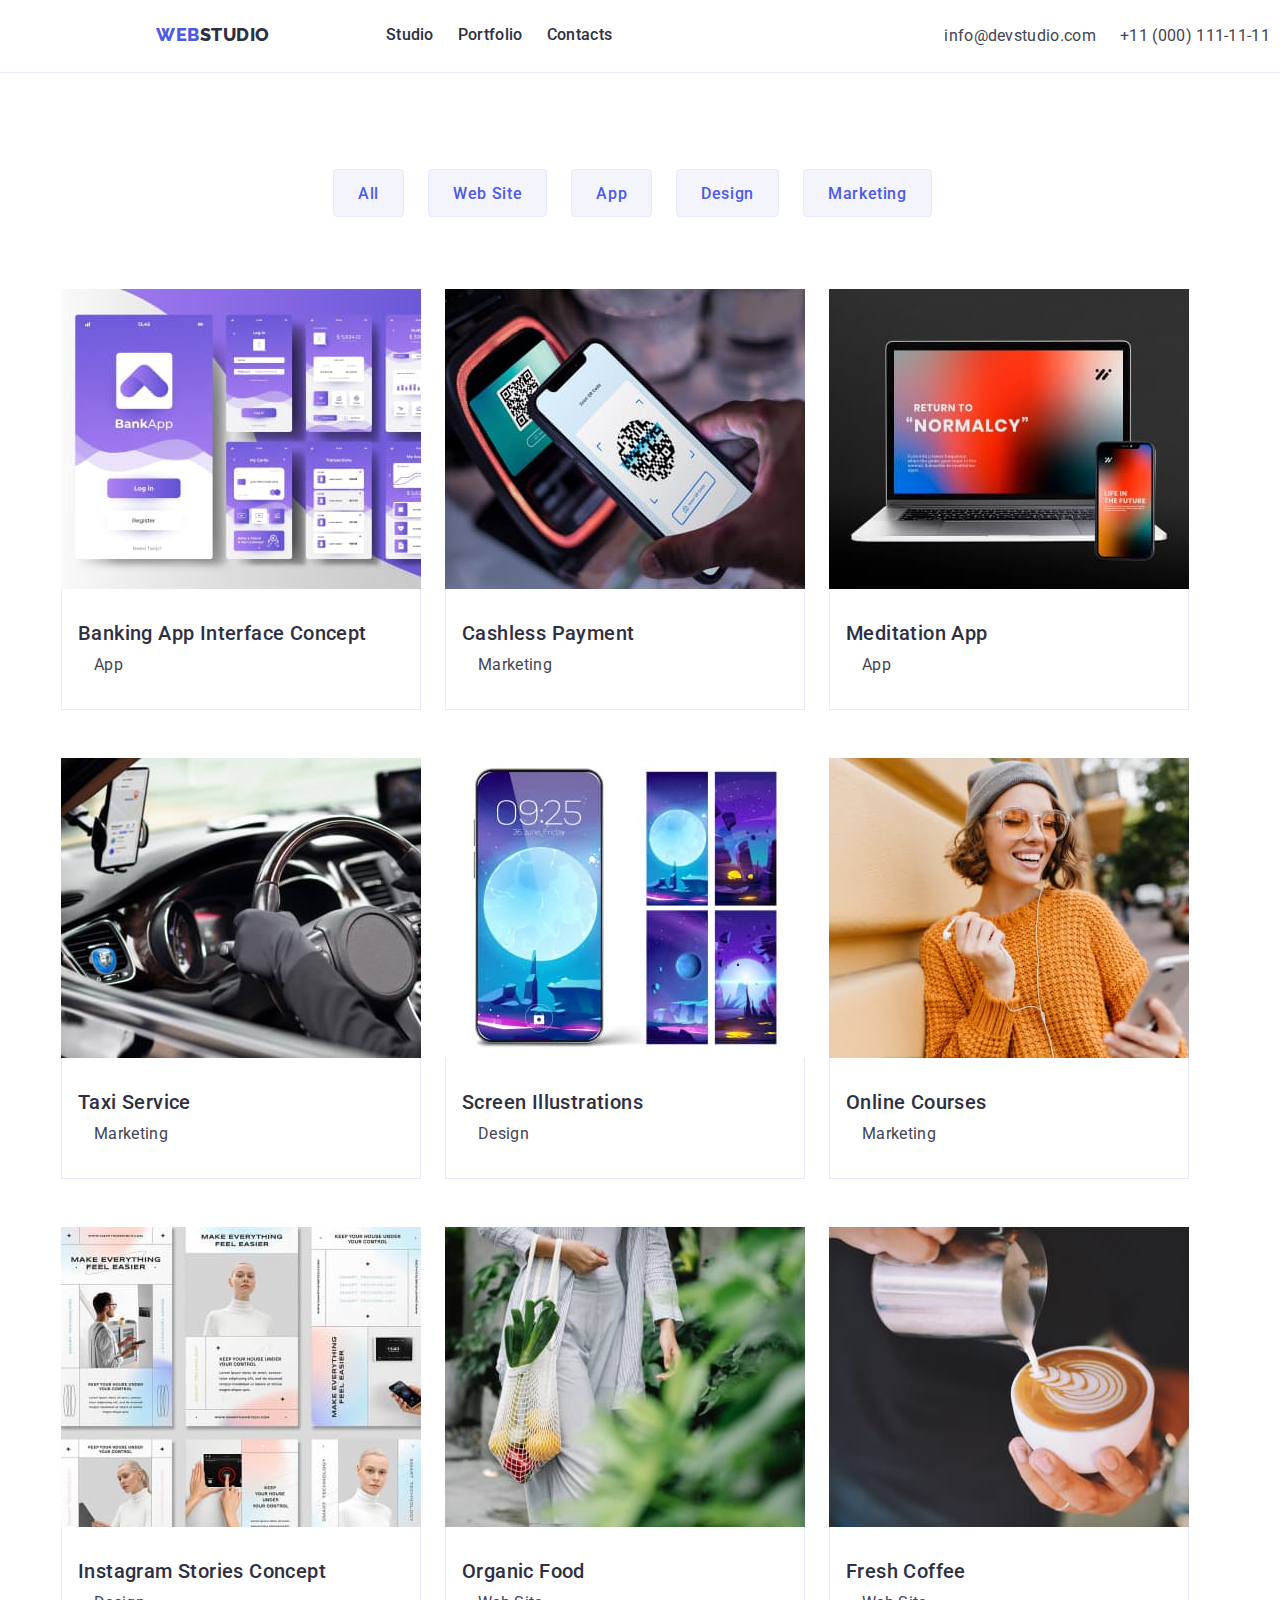
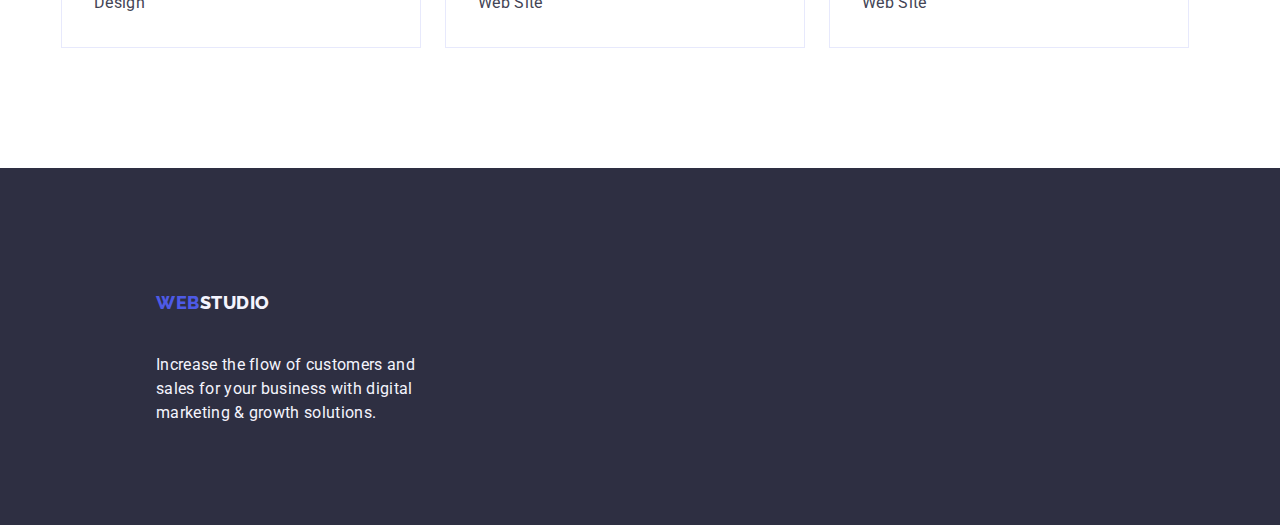
==== commit 2974bd67: "homework#3" ====
--- a/portfolio.html
+++ b/portfolio.html
@@ -70,8 +70,9 @@
           <div class="portfolio-card">
               <h2 class="portfolio-title">Banking App Interface Concept</h2>
               <p class="portfolio-text">App</p>
-            </a>
+            
           </div>
+        </a>
           </li>
           <li>
             <a href="" class="link">
@@ -79,8 +80,9 @@
             <div class="portfolio-card">  
               <h2 class="portfolio-title">Cashless Payment</h2>
               <p class="portfolio-text">Marketing</p>
+            
+            </div>
             </a>
-            </div>
           </li>
           <li>
             <a href="" class="link">
@@ -88,8 +90,9 @@
               <div class="portfolio-card">
               <h2 class="portfolio-title">Meditation App</h2>
               <p class="portfolio-text">App</p>
-            </a>
+           
           </div>
+        </a>
           </li>
           <li>
               <a href="" class="link">
@@ -97,8 +100,9 @@
               <div class="portfolio-card">
               <h2 class="portfolio-title">Taxi Service</h2>
               <p class="portfolio-text">Marketing</p>
-            </a>
+           
           </div>
+        </a>
           </li>
           <li>
             <a href="" class="link">
@@ -106,8 +110,9 @@
               <div class="portfolio-card">
               <h2 class="portfolio-title">Screen Illustrations</h2>
               <p class="portfolio-text">Design</p>
-            </a>
+            
             </div>
+          </a>
           </li>
           <li>
             <a href="" class="link">
@@ -115,8 +120,9 @@
               <div class="portfolio-card">
               <h2 class="portfolio-title">Online Courses</h2>
               <p class="portfolio-text">Marketing</p>
-            </a>
+            
           </div>
+        </a>
           </li>
           <li>
             <a href="" class="link">
@@ -124,8 +130,9 @@
               <div class="portfolio-card">
               <h2 class="portfolio-title">Instagram Stories Concept</h2>
               <p class="portfolio-text">Design</p>
-            </a>
+           
           </div>
+        </a>
           </li>
           <li>
             <a href="" class="link">
@@ -133,8 +140,9 @@
               <div class="portfolio-card">
               <h2 class="portfolio-title">Organic Food</h2>
               <p class="portfolio-text">Web Site</p>
-            </a>
+           
             </div>
+          </a>
           </li>
           <li>
             <a href="" class="link">
@@ -142,8 +150,9 @@
               <div class="portfolio-card">
               <h2 class="portfolio-title">Fresh Coffee</h2>
               <p class="portfolio-text">Web Site</p>
-            </a>
+            
           </div>
+        </a>
           </li>
         </ul>
       </div>
--- a/css/styles.css
+++ b/css/styles.css
@@ -39,6 +39,7 @@
     text-decoration: none;
     padding-top: 24px;
     padding-bottom: 24px;
+    display: inline-block; 
 }
 .logo-header {
     color: var(--secondary-color);    
@@ -55,14 +56,14 @@
     }
 .link {
     text-decoration: none;
+    gap:40px;
 }
 .link-header {
     font-weight: 500;
     font-size: 16px;
     line-height: 1.5;
     letter-spacing: 0.02em;
-    color: var(--secondary-color); 
-    gap:40px;
+    color: var(--secondary-color);    
     padding-top: 24px;
     padding-bottom: 24px;
 }
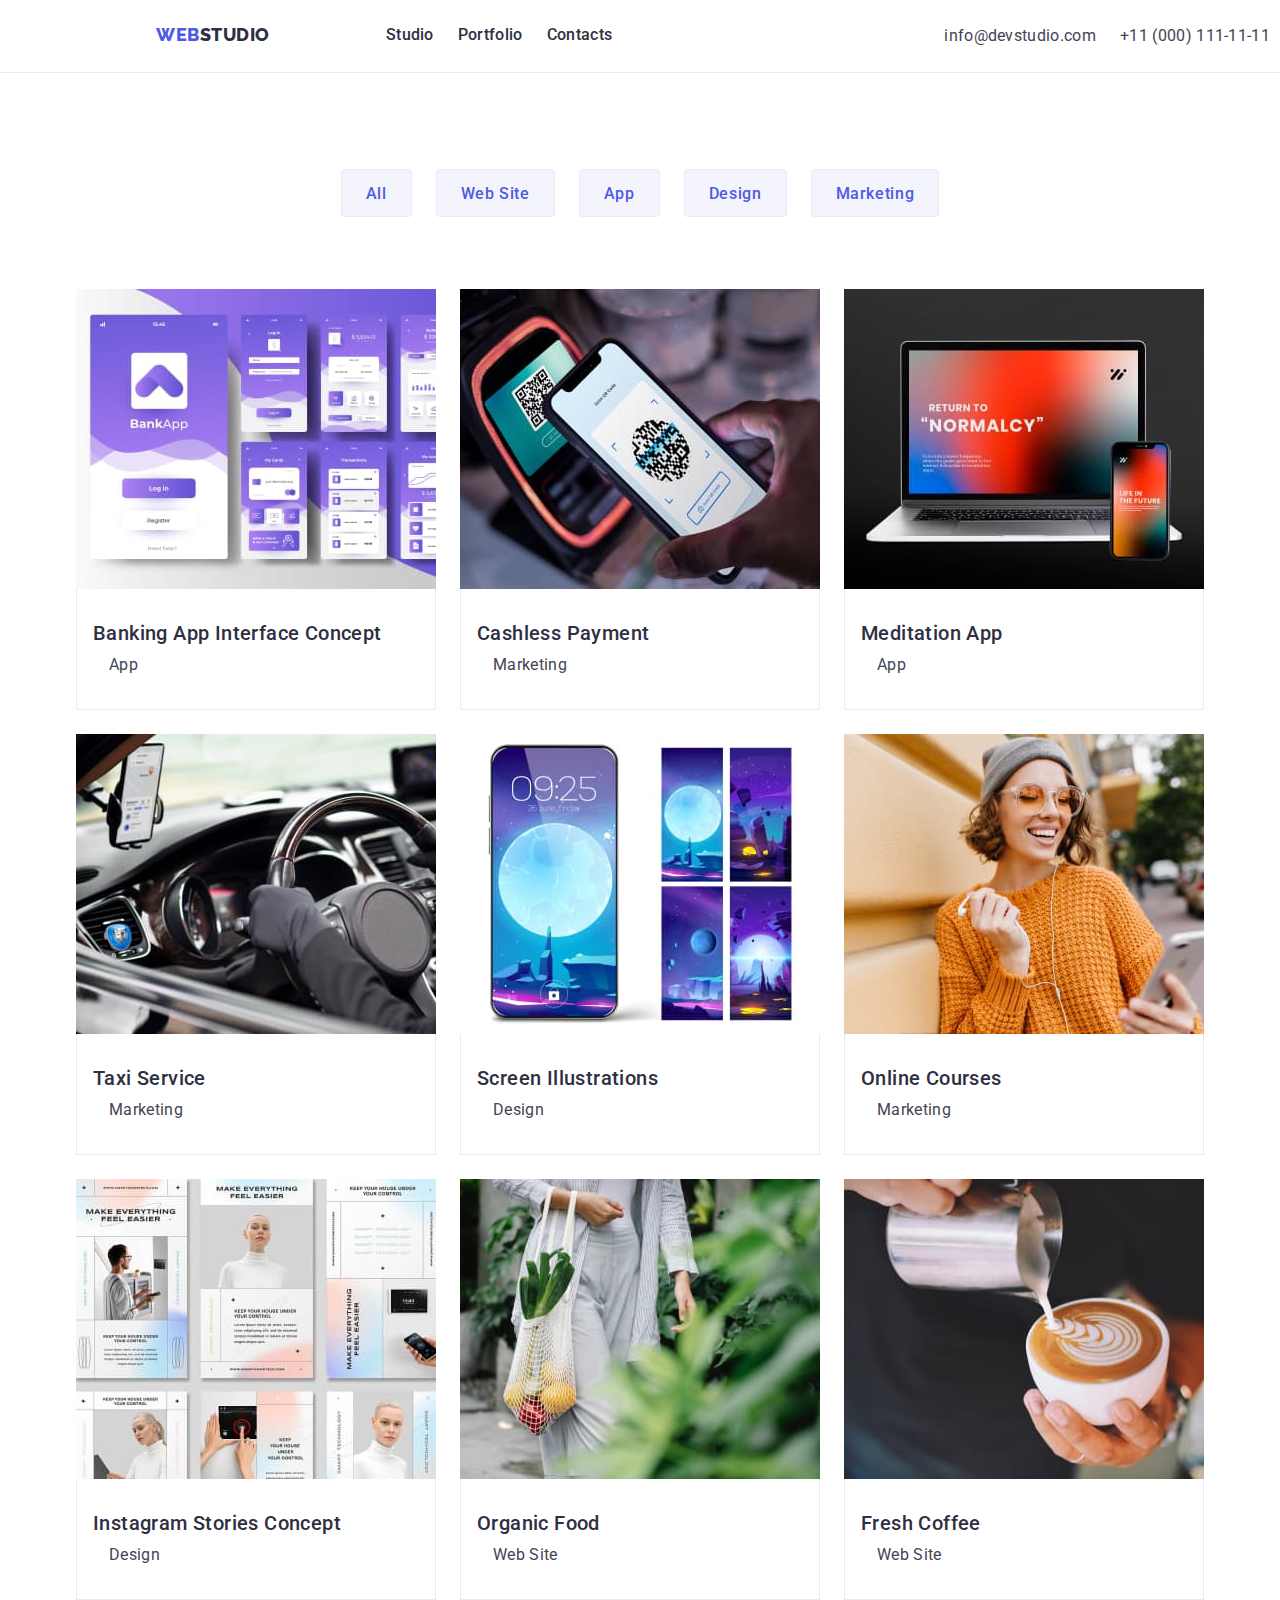
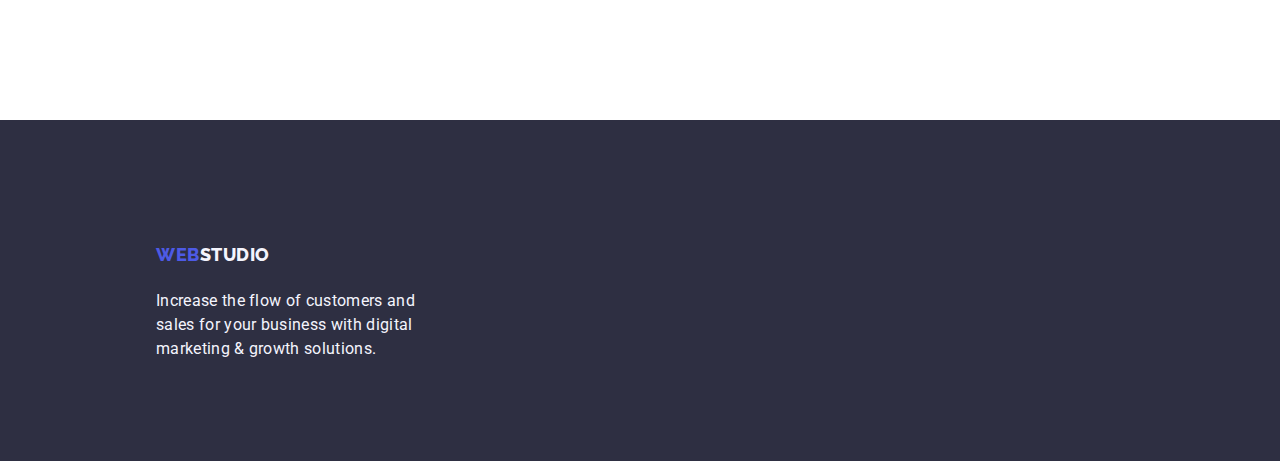
==== commit 3a95ac25: "homework#3" ====
--- a/portfolio.html
+++ b/portfolio.html
@@ -43,8 +43,8 @@
 </div>
 </header>
     <main>
-      <section class="section">
-        <div class="container portfolio">
+      <section class="section portfolio">
+        <div class="container">
         <h1 class="visually-hidden" hidden>Our projects</h1>
         <ul class="list portfolio-menu">
           <li>
@@ -63,8 +63,8 @@
             <button type="button" class="portfolio-button">Marketing</button>
           </li>
         </ul>
-        <ul class="list portfolio-project">
-            <li>
+        <ul class="list">
+            <li class="portfolio-project">
             <a href="" class="link">
               <img src="./images/banking.jpg" alt="banking" width="360" height="300"/>
           <div class="portfolio-card">
@@ -74,7 +74,7 @@
           </div>
         </a>
           </li>
-          <li>
+          <li class="portfolio-project">
             <a href="" class="link">
               <img src="./images/cash.jpg" alt="cash" width="360" height="300"/>
             <div class="portfolio-card">  
@@ -84,7 +84,7 @@
             </div>
             </a>
           </li>
-          <li>
+          <li class="portfolio-project">
             <a href="" class="link">
               <img src="./images/app.jpg" alt="app" width="360" height="300" />
               <div class="portfolio-card">
@@ -94,7 +94,7 @@
           </div>
         </a>
           </li>
-          <li>
+          <li class="portfolio-project">
               <a href="" class="link">
               <img src="./images/taxi.jpg" alt="taxi" width="360" height="300"/>
               <div class="portfolio-card">
@@ -104,7 +104,7 @@
           </div>
         </a>
           </li>
-          <li>
+          <li class="portfolio-project">
             <a href="" class="link">
               <img src="./images/screen.jpg" alt="screen" width="360" height="300"/>
               <div class="portfolio-card">
@@ -114,7 +114,7 @@
             </div>
           </a>
           </li>
-          <li>
+          <li class="portfolio-project">
             <a href="" class="link">
               <img src="./images/online.jpg" alt="online" width="360" height="300"/>
               <div class="portfolio-card">
@@ -124,7 +124,7 @@
           </div>
         </a>
           </li>
-          <li>
+          <li class="portfolio-project">
             <a href="" class="link">
               <img src="./images/instagram.jpg" alt="instagram" width="360" height="300"/>
               <div class="portfolio-card">
@@ -134,7 +134,7 @@
           </div>
         </a>
           </li>
-          <li>
+          <li class="portfolio-project">
             <a href="" class="link">
               <img src="./images/food.jpg" alt="Food" width="360" height="300"/>
               <div class="portfolio-card">
@@ -144,7 +144,7 @@
             </div>
           </a>
           </li>
-          <li>
+          <li class="portfolio-project">
             <a href="" class="link">
               <img src="./images/coffee.jpg" alt="coffee" width="360" height="300"/>
               <div class="portfolio-card">
--- a/css/styles.css
+++ b/css/styles.css
@@ -102,7 +102,8 @@
     line-height: 1.07;
     color: var(--fon-text-color);
     letter-spacing: 0.02em;
-    /* max-width: 496px;  */
+    max-width: 496px; 
+    margin: 0 auto;
       }
 .hero-button {
     font-family: 'Roboto', sans-serif;
@@ -210,8 +211,11 @@
     font-family: 'Raleway', sans-serif;
     color: var(--text-footer-color);
     display: inline-block;
+    
+     }
+.logo-footer.logo.link {
     margin-bottom: 16px;
-     }
+}
 .portfolio-button {
     font-family: 'Roboto', sans-serif;
     font-weight: 500;
@@ -258,8 +262,7 @@
     border: 1px solid var(--border-portfolio-color);
     border-top: none;
     padding-top: 32px;
-    padding-left: 16px;
-    
+    padding-left: 16px;    
 }
 .portfolio-project {
     display: flex;
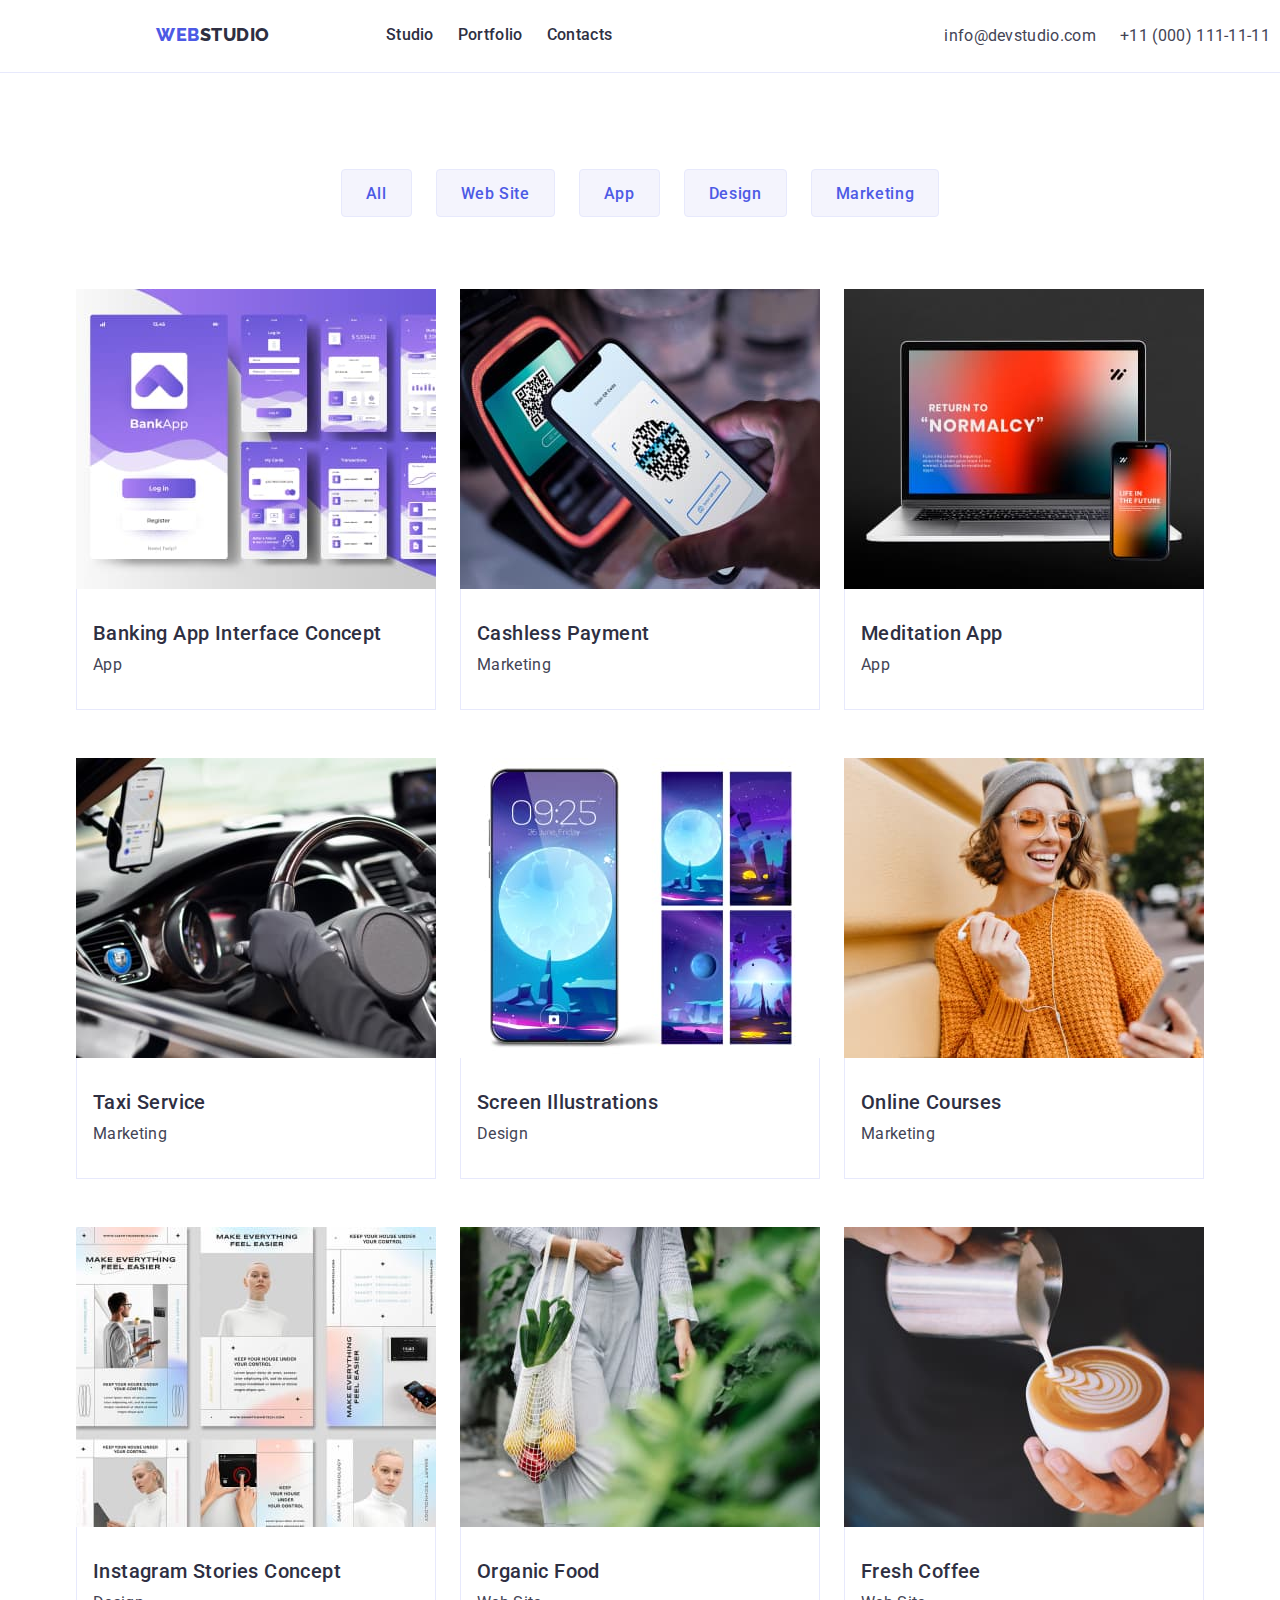
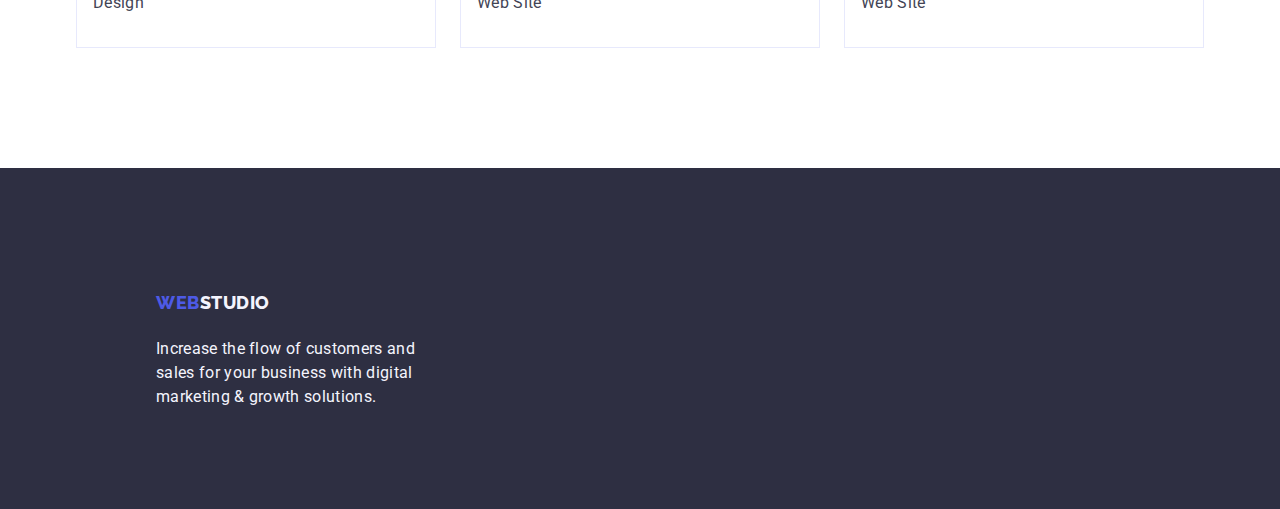
==== commit d4f32d6f: "homework#3" ====
--- a/portfolio.html
+++ b/portfolio.html
@@ -63,7 +63,7 @@
             <button type="button" class="portfolio-button">Marketing</button>
           </li>
         </ul>
-        <ul class="list">
+        <ul class="list portfolio-project-menu">
             <li class="portfolio-project">
             <a href="" class="link">
               <img src="./images/banking.jpg" alt="banking" width="360" height="300"/>
--- a/css/styles.css
+++ b/css/styles.css
@@ -40,12 +40,15 @@
     padding-top: 24px;
     padding-bottom: 24px;
     display: inline-block; 
+    gap:40px;
 }
 .logo-header {
-    color: var(--secondary-color);    
+    color: var(--secondary-color); 
+      
 }
 .logo.link {
     margin-right: 76px;
+    gap:40px;
 }
 .list {
     list-style: none;
@@ -66,6 +69,7 @@
     color: var(--secondary-color);    
     padding-top: 24px;
     padding-bottom: 24px;
+    gap:40px;
 }
 .link:hover,
 .link:focus {
@@ -82,6 +86,7 @@
     line-height: 1.5;
     letter-spacing: 0.02em;
     color: var(--brand-color);
+    gap: 40px;
 }
 .link-contact:hover,
 .link-contact:focus {
@@ -211,7 +216,6 @@
     font-family: 'Raleway', sans-serif;
     color: var(--text-footer-color);
     display: inline-block;
-    
      }
 .logo-footer.logo.link {
     margin-bottom: 16px;
@@ -240,6 +244,14 @@
     color: var(--fon-text-color);
     border: 1px solid transparent;
   }
+  .portfolio-project {
+    display: flex;
+    flex-wrap: wrap;
+    column-gap: 24px;  
+}
+.portfolio-project-menu {
+    row-gap: 48px;   
+}
 .portfolio-title {
     color: var(--secondary-color);
     font-weight: 500;
@@ -253,23 +265,15 @@
     font-size: 16px;
     line-height: 1.5;
     letter-spacing: 0.02em;
-    padding-left:16px;
-    margin-bottom: 32px;
-     }
+ }
      
 .portfolio-card {
     background: var(--fon-text-color);
     border: 1px solid var(--border-portfolio-color);
     border-top: none;
-    padding-top: 32px;
-    padding-left: 16px;    
-}
-.portfolio-project {
-    display: flex;
-    flex-wrap: wrap;
-    column-gap: 24px;
-    row-gap: 48px;
-}
+    padding: 32px 16px;
+}
+
 .visually-hidden {
     position: absolute;
     white-space: nowrap;
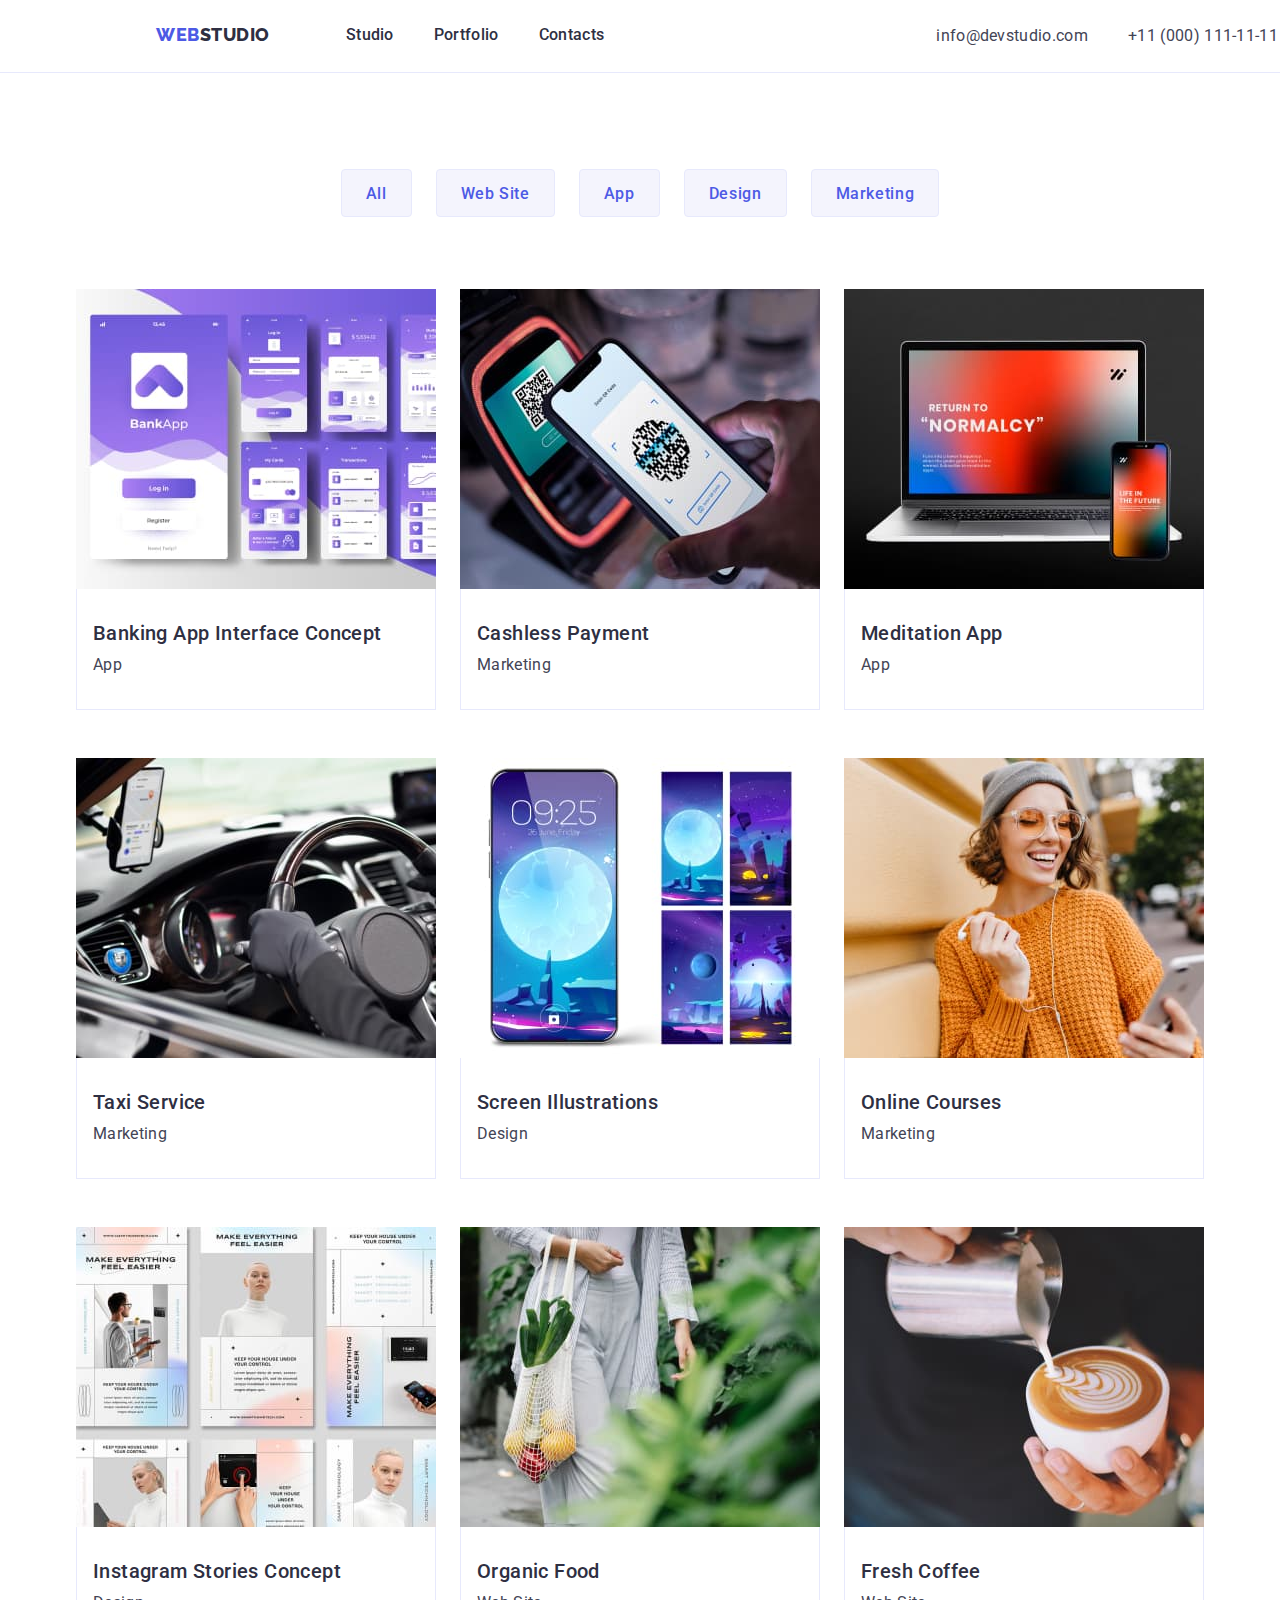
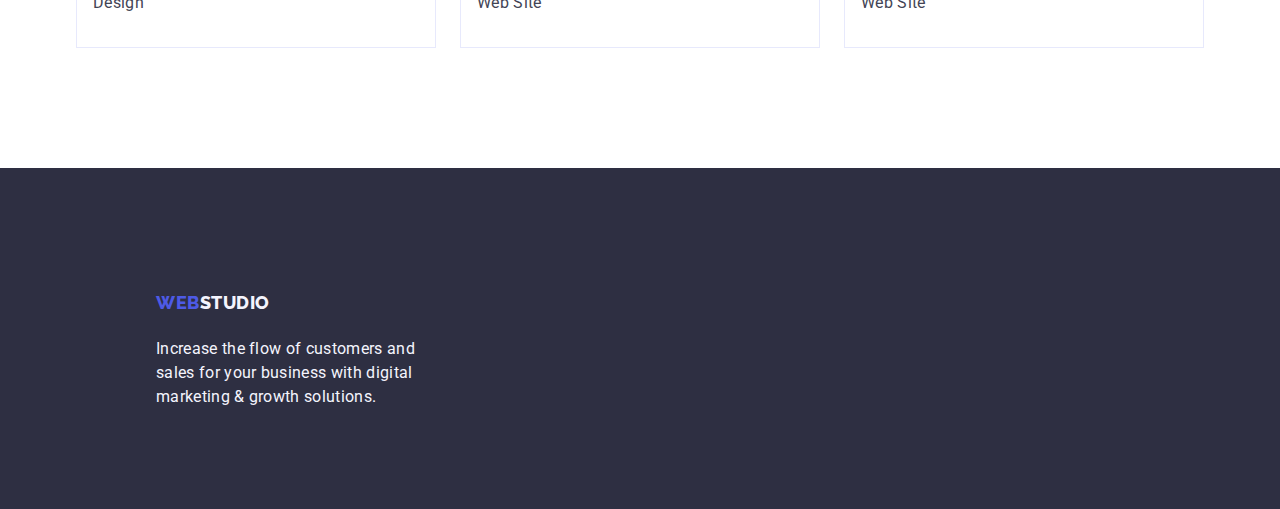
==== commit ddec88b7: "homework#3" ====
--- a/portfolio.html
+++ b/portfolio.html
@@ -18,7 +18,7 @@
       <div class="container header">
       <nav class="nav-menu">
       <a href="./index.html" class="logo link">Web<span class="logo-header">Studio</span></a>
-          <ul class="list">
+          <ul class="list link-header-menu">
           <li>
               <a href="./index.html" class="link-header link">Studio</a>
           </li>
@@ -31,7 +31,7 @@
       </ul>
       </nav>
   <address class="contact">
-  <ul class="list">
+  <ul class="list link-header-menu">
       <li>
           <a href="mailto:info@devstudio.com" class="link-contact link">info@devstudio.com</a>
       </li>
--- a/css/styles.css
+++ b/css/styles.css
@@ -16,18 +16,36 @@
     color:var(--brand-color) ;
     background-color: var(--fon-text-color);
   } 
-  h1,h2,h3,p {
+h1,h2,h3,p {
     margin-top: 0;
 	margin-bottom: 0;
   }
-  ul {
+ul {
     margin-top: 0;
 	margin-bottom: 0;
     padding-left: 0;
   }
-  img {
+img {
     display: block;
   }
+.nav-menu {
+    display: flex;
+    align-items: baseline;
+    margin-right: 332px;
+    align-items: center;
+    } 
+.header {
+    display: flex;
+    align-items: baseline; 
+    width: 1158px;  
+    }
+.header-section {
+    width: 1440px;
+    display: flex;
+    margin-left: auto;
+    margin-right: auto;
+    border-bottom: 1px solid var(--border-portfolio-color);  
+    }
 .logo {
     color: var(--logo-color);
     font-family: 'Raleway', sans-serif;
@@ -40,16 +58,14 @@
     padding-top: 24px;
     padding-bottom: 24px;
     display: inline-block; 
-    gap:40px;
-}
+ }
 .logo-header {
     color: var(--secondary-color); 
       
 }
 .logo.link {
     margin-right: 76px;
-    gap:40px;
-}
+ }
 .list {
     list-style: none;
     display: flex;
@@ -59,7 +75,6 @@
     }
 .link {
     text-decoration: none;
-    gap:40px;
 }
 .link-header {
     font-weight: 500;
@@ -69,7 +84,9 @@
     color: var(--secondary-color);    
     padding-top: 24px;
     padding-bottom: 24px;
-    gap:40px;
+}
+.link-header-menu {
+    gap: 40px;
 }
 .link:hover,
 .link:focus {
@@ -86,8 +103,7 @@
     line-height: 1.5;
     letter-spacing: 0.02em;
     color: var(--brand-color);
-    gap: 40px;
-}
+   }
 .link-contact:hover,
 .link-contact:focus {
     color: var(--active-color); 
@@ -133,6 +149,14 @@
 .hero-button:focus {
     background: var(--active-color);
 }
+.features-menu {
+    width: 264px;
+
+    }
+.features {
+    padding-top: 120px;
+    padding-bottom: 120px;
+    }
 .features-title {
     color: var(--secondary-color);
     font-weight: 500;
@@ -141,12 +165,12 @@
     letter-spacing: 0.02em;
     margin-bottom: 8px;
 }
- .features-text {
-    font-size: 16px;
-    line-height: 1.5;
-    letter-spacing: 0.02em;
- }
- .secondary-title {
+.features-text {
+    font-size: 16px;
+    line-height: 1.5;
+    letter-spacing: 0.02em;
+ }
+.secondary-title {
     color: var(--secondary-color);
     font-size: 36px;
     line-height: 1.11;
@@ -155,10 +179,10 @@
     text-transform: capitalize;
     margin-bottom: 72px;
     }
- .project {
+.project {
     padding-bottom: 120px;
  }   
- .comando {
+.comando {
     background-color: var(--text-footer-color);
     width: 1440px;
     display: flex;
@@ -167,18 +191,18 @@
     padding-top: 120px;
     padding-bottom: 120px;
 }
- .comando-container {
+.comando-container {
     padding-top: 32px;
     padding-bottom: 32px; 
     padding-left: 16px; 
     padding-right: 16px
  }
- .comando-fon-secondary {
+.comando-fon-secondary {
    background-color: var(--fon-text-color);
    box-shadow: var(--box-shadow-comando-card-color);
    border-radius: 0px 0px 4px 4px;  
  }
- .comando-title {
+.comando-title {
     color: var(--secondary-color);
     font-weight: 500;
     font-size: 20px;
@@ -188,14 +212,14 @@
     padding-top: 32px;
     margin-bottom: 8px;
  }
- .comando-text {
+.comando-text {
     font-size: 16px;
     line-height: 1.5;
     text-align: center;
     letter-spacing: 0.02em;
     padding-bottom: 32px;
      }
- .footer-section {
+.footer-section {
     background: var(--secondary-color);
     width: 1440px;
     display: flex;
@@ -210,7 +234,7 @@
     line-height: 1.5;
     letter-spacing: 0.02em;
     color: var(--text-footer-color);
-    width: 264px;
+    max-width: 264px;
         }
 .logo-footer {
     font-family: 'Raleway', sans-serif;
@@ -220,6 +244,16 @@
 .logo-footer.logo.link {
     margin-bottom: 16px;
 }
+.portfolio {
+    padding-top: 96px;
+    padding-bottom: 120px;
+    padding-left: 0;
+    justify-content: center;
+    }
+.portfolio-menu {
+    justify-content: center;
+    margin-bottom: 72px; 
+    }
 .portfolio-button {
     font-family: 'Roboto', sans-serif;
     font-weight: 500;
@@ -238,13 +272,13 @@
     padding-left: 24px;
     align-items: center; 
   }
-  .portfolio-button:hover,
-  .portfolio-button:focus {
+.portfolio-button:hover,
+.portfolio-button:focus {
     background: var(--active-color);
     color: var(--fon-text-color);
     border: 1px solid transparent;
   }
-  .portfolio-project {
+.portfolio-project {
     display: flex;
     flex-wrap: wrap;
     column-gap: 24px;  
@@ -260,20 +294,18 @@
     letter-spacing: 0.02em;
     margin-bottom: 8px;
 }
-  .portfolio-text {
+.portfolio-text {
     color: var(--brand-color);
     font-size: 16px;
     line-height: 1.5;
     letter-spacing: 0.02em;
- }
-     
+ }     
 .portfolio-card {
     background: var(--fon-text-color);
     border: 1px solid var(--border-portfolio-color);
     border-top: none;
     padding: 32px 16px;
 }
-
 .visually-hidden {
     position: absolute;
     white-space: nowrap;
@@ -286,18 +318,6 @@
     clip-path: inset(100%);
     margin: -1px;
   }
-.header-section {
-    width: 1440px;
-    display: flex;
-    margin-left: auto;
-    margin-right: auto;
-    border-bottom: 1px solid var(--border-portfolio-color);  
-}
-.header {
-    display: flex;
-    align-items: baseline; 
-    width: 1158px;  
-}
 .container {
     width: 1158px;
     margin-right: auto;
@@ -305,30 +325,4 @@
     padding-right: 15px;
     padding-left: 15px;   
 }
-.features-menu {
-    width: 264px;
-
-    }
-.features {
-    padding-top: 120px;
-    padding-bottom: 120px;
-    }
-.nav-menu {
-    display: flex;
-    align-items: baseline;
-    margin-right: 332px;
-    align-items: center;
-    gap: 40px;
-    } 
-.portfolio {
-    padding-top: 96px;
-    padding-bottom: 120px;
-    padding-left: 0;
-    justify-content: center;
-    }
-.portfolio-menu {
-    justify-content: center;
-    margin-bottom: 72px; 
-    }
-
     